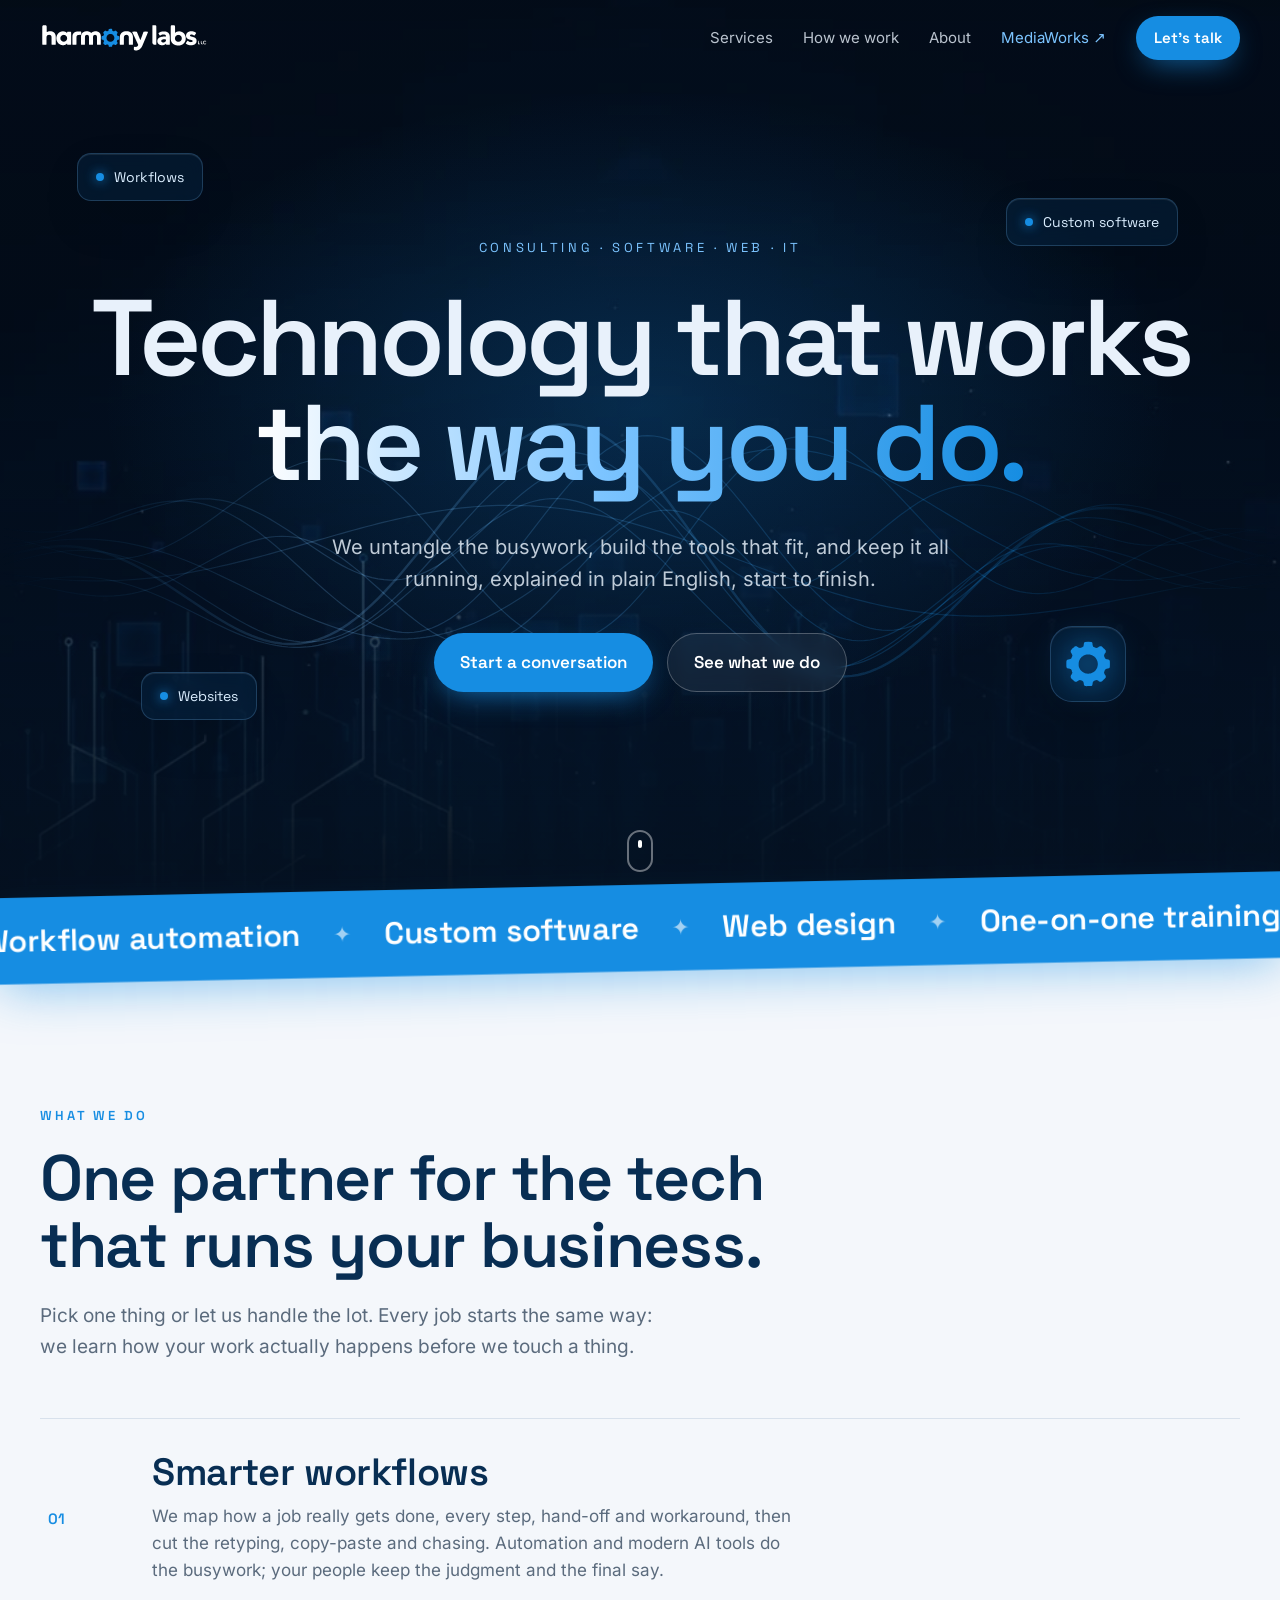
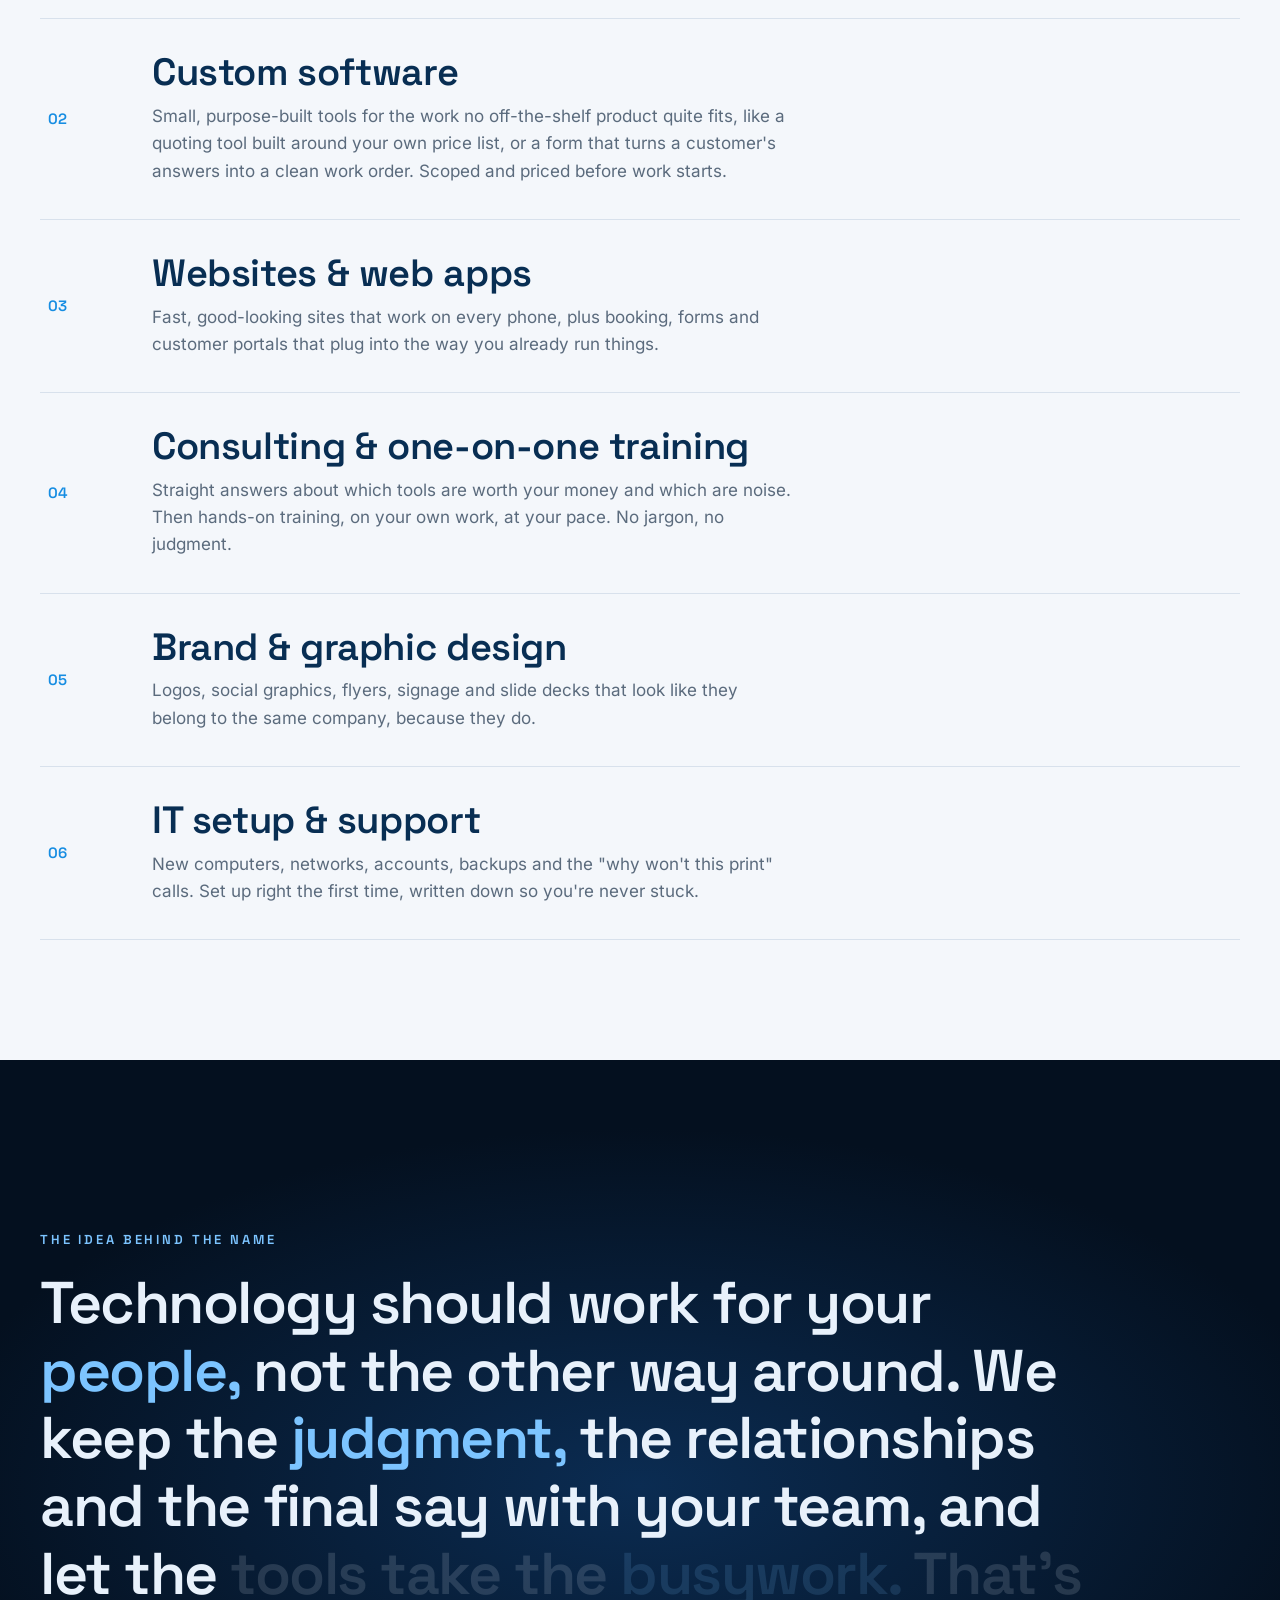
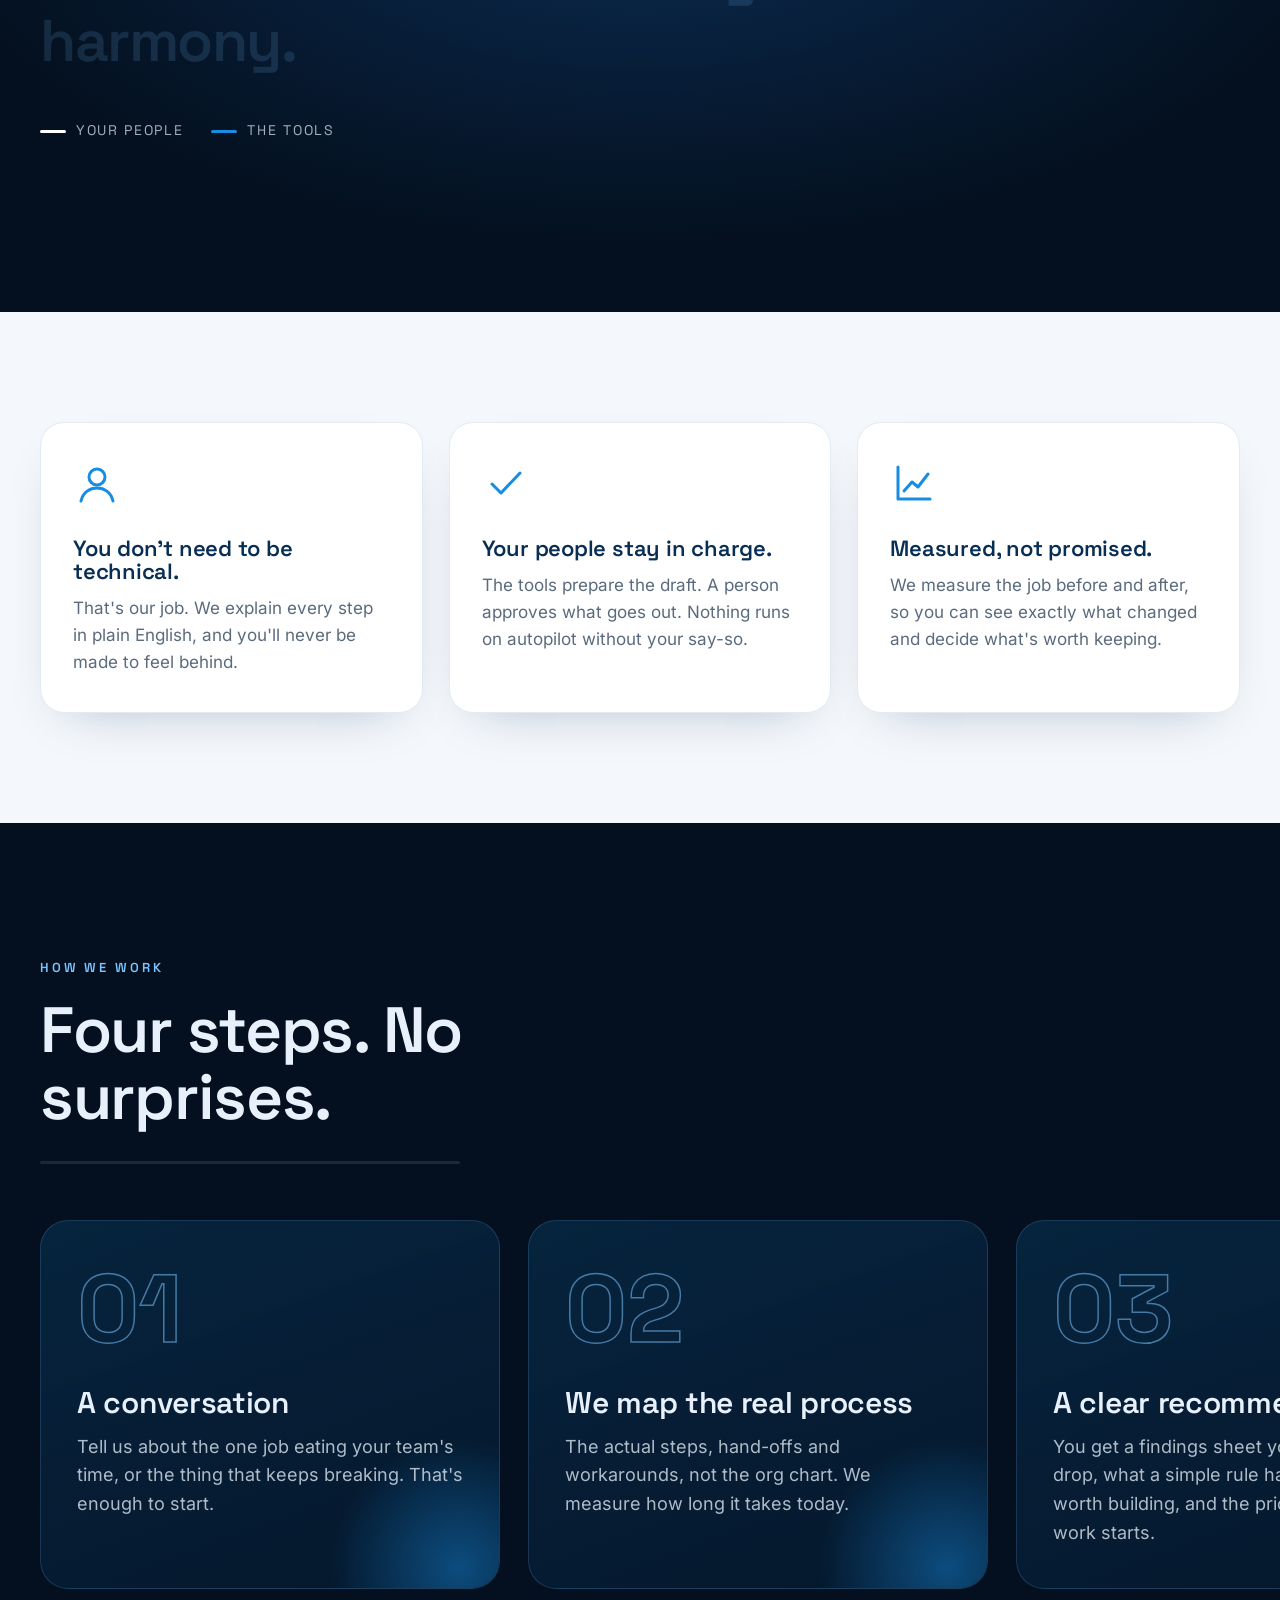
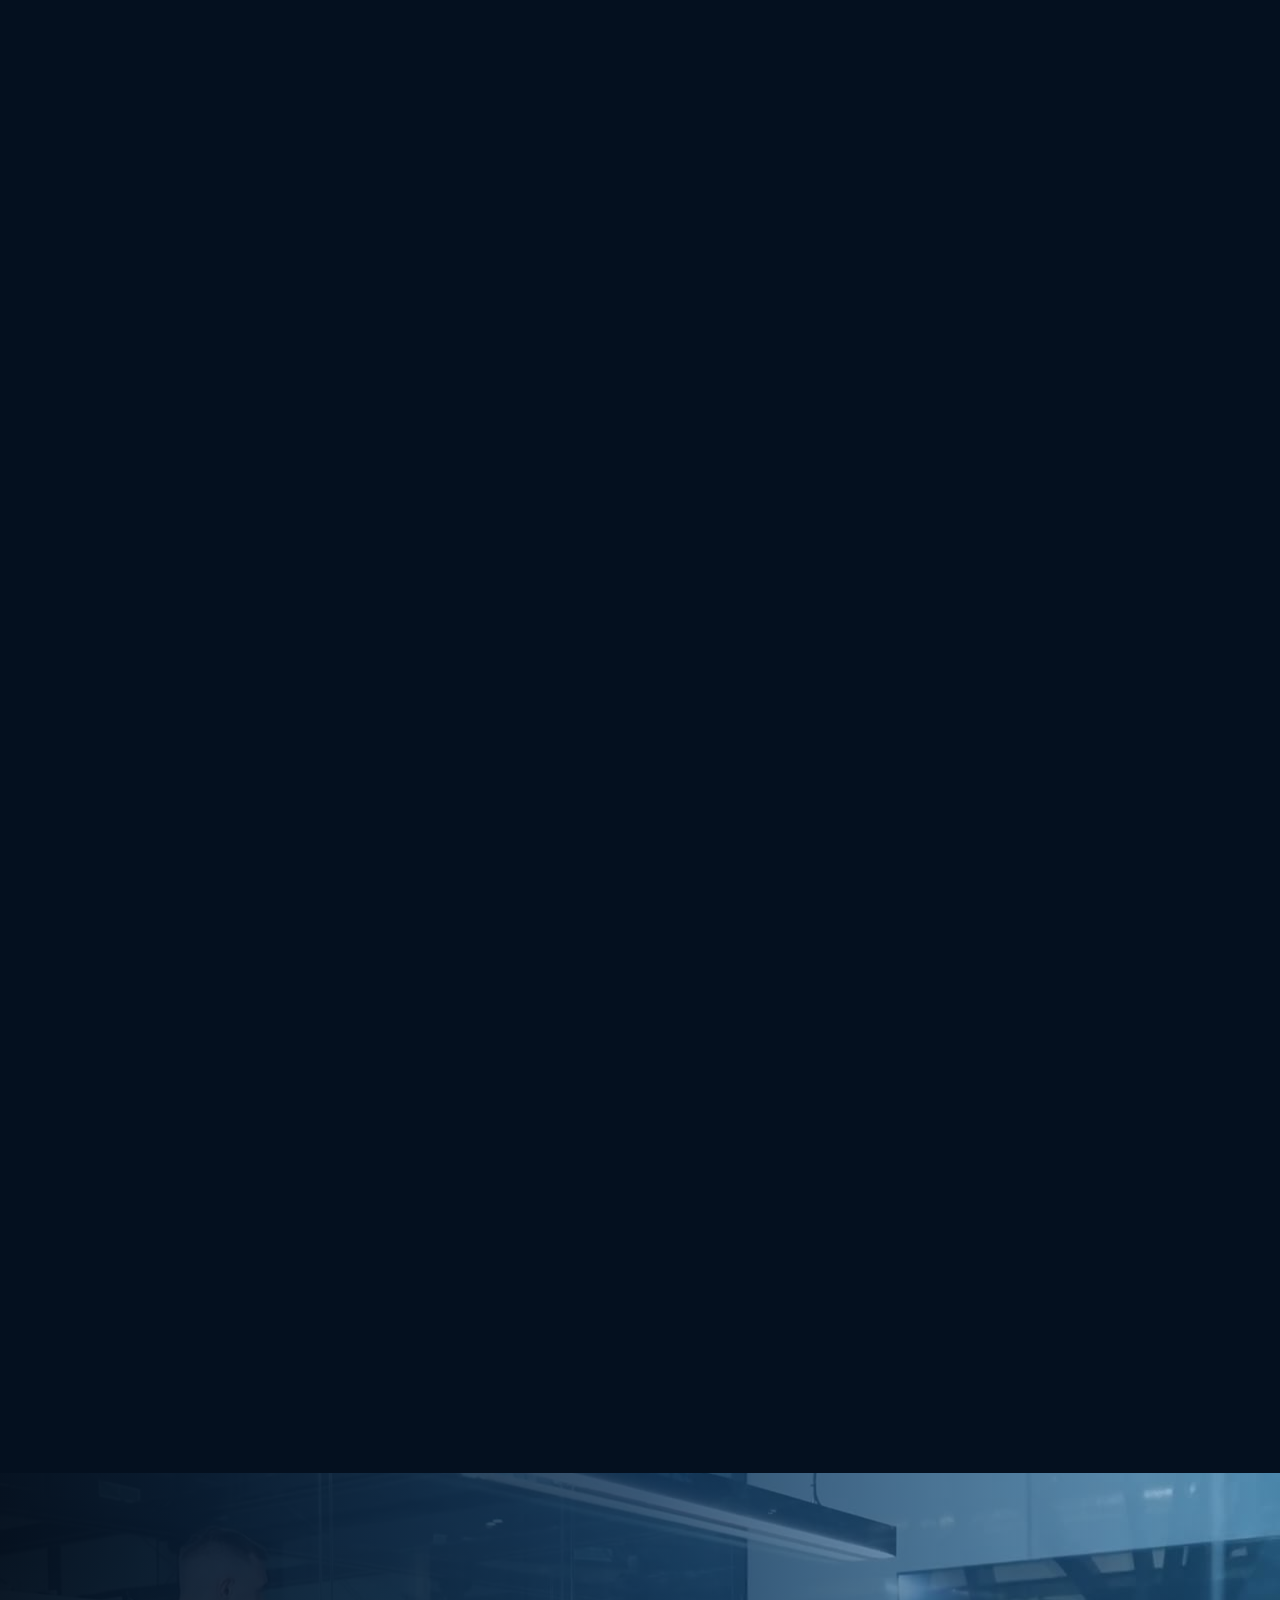
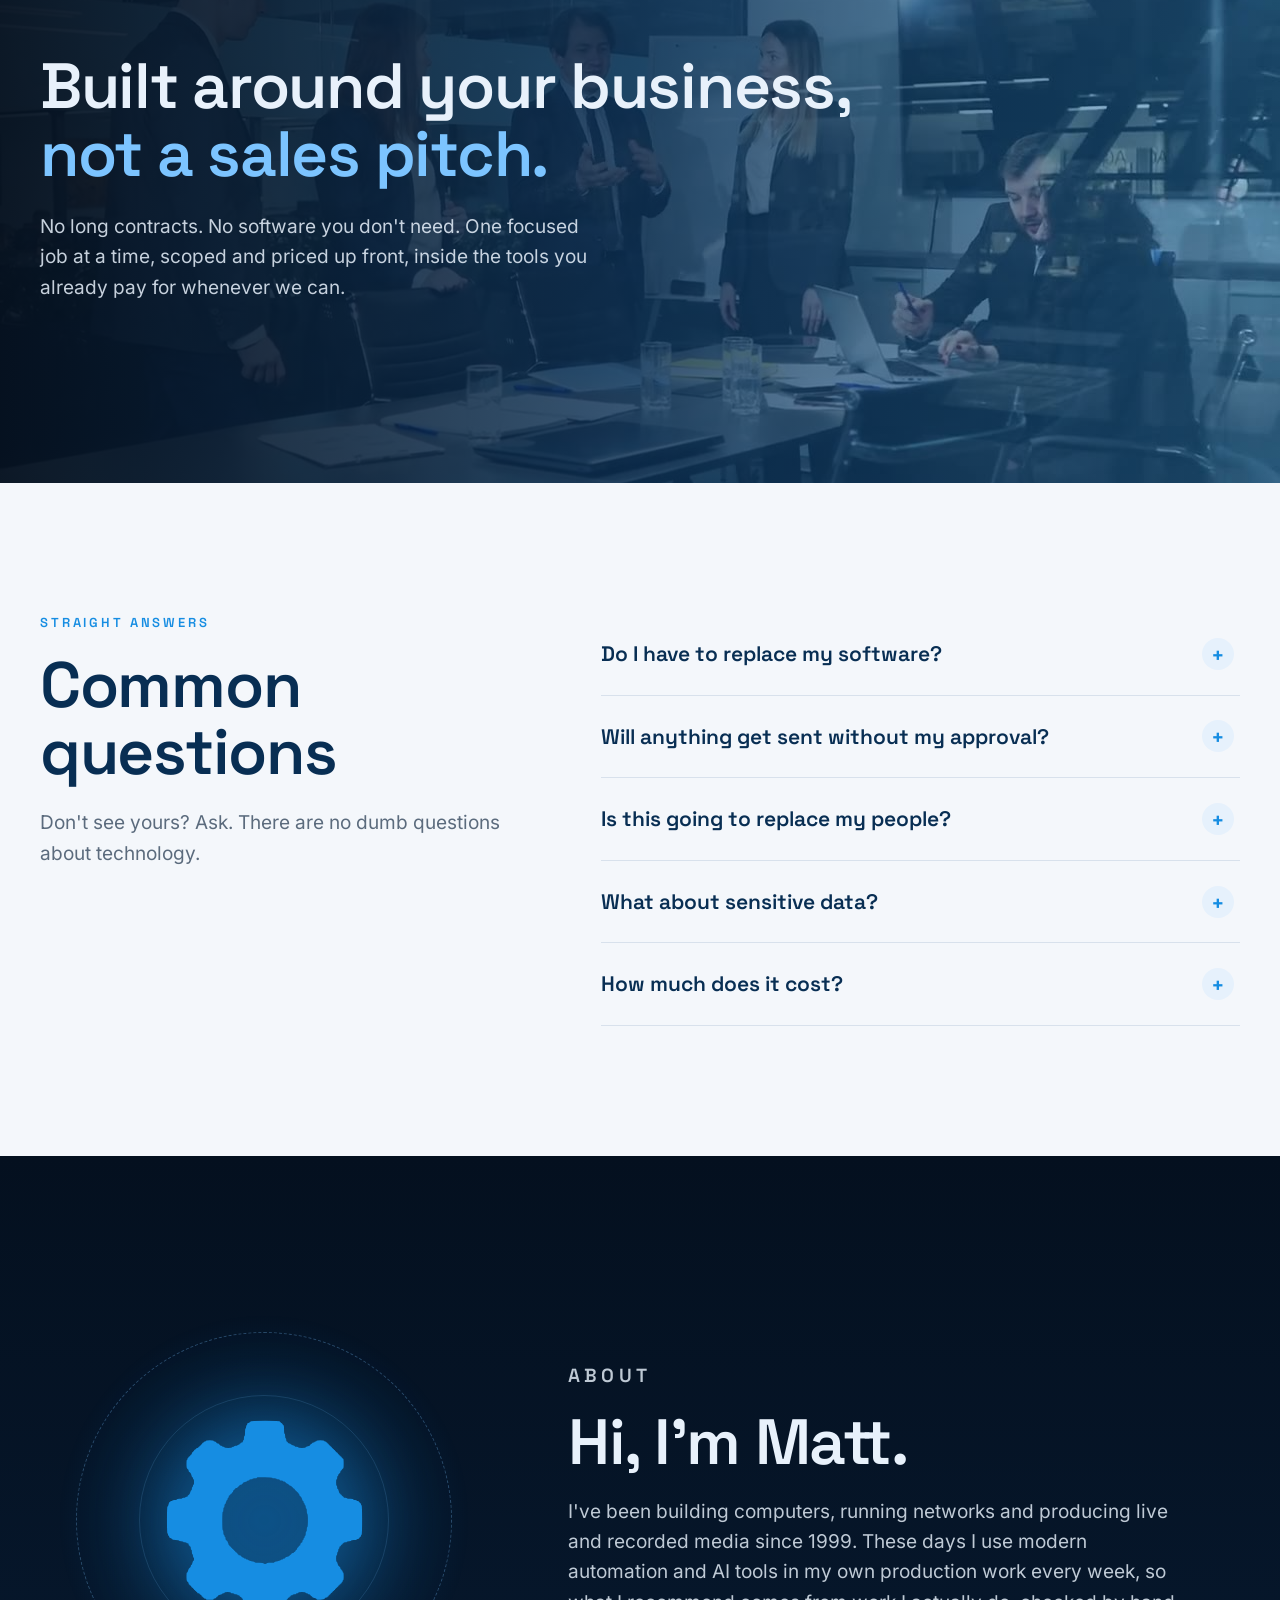
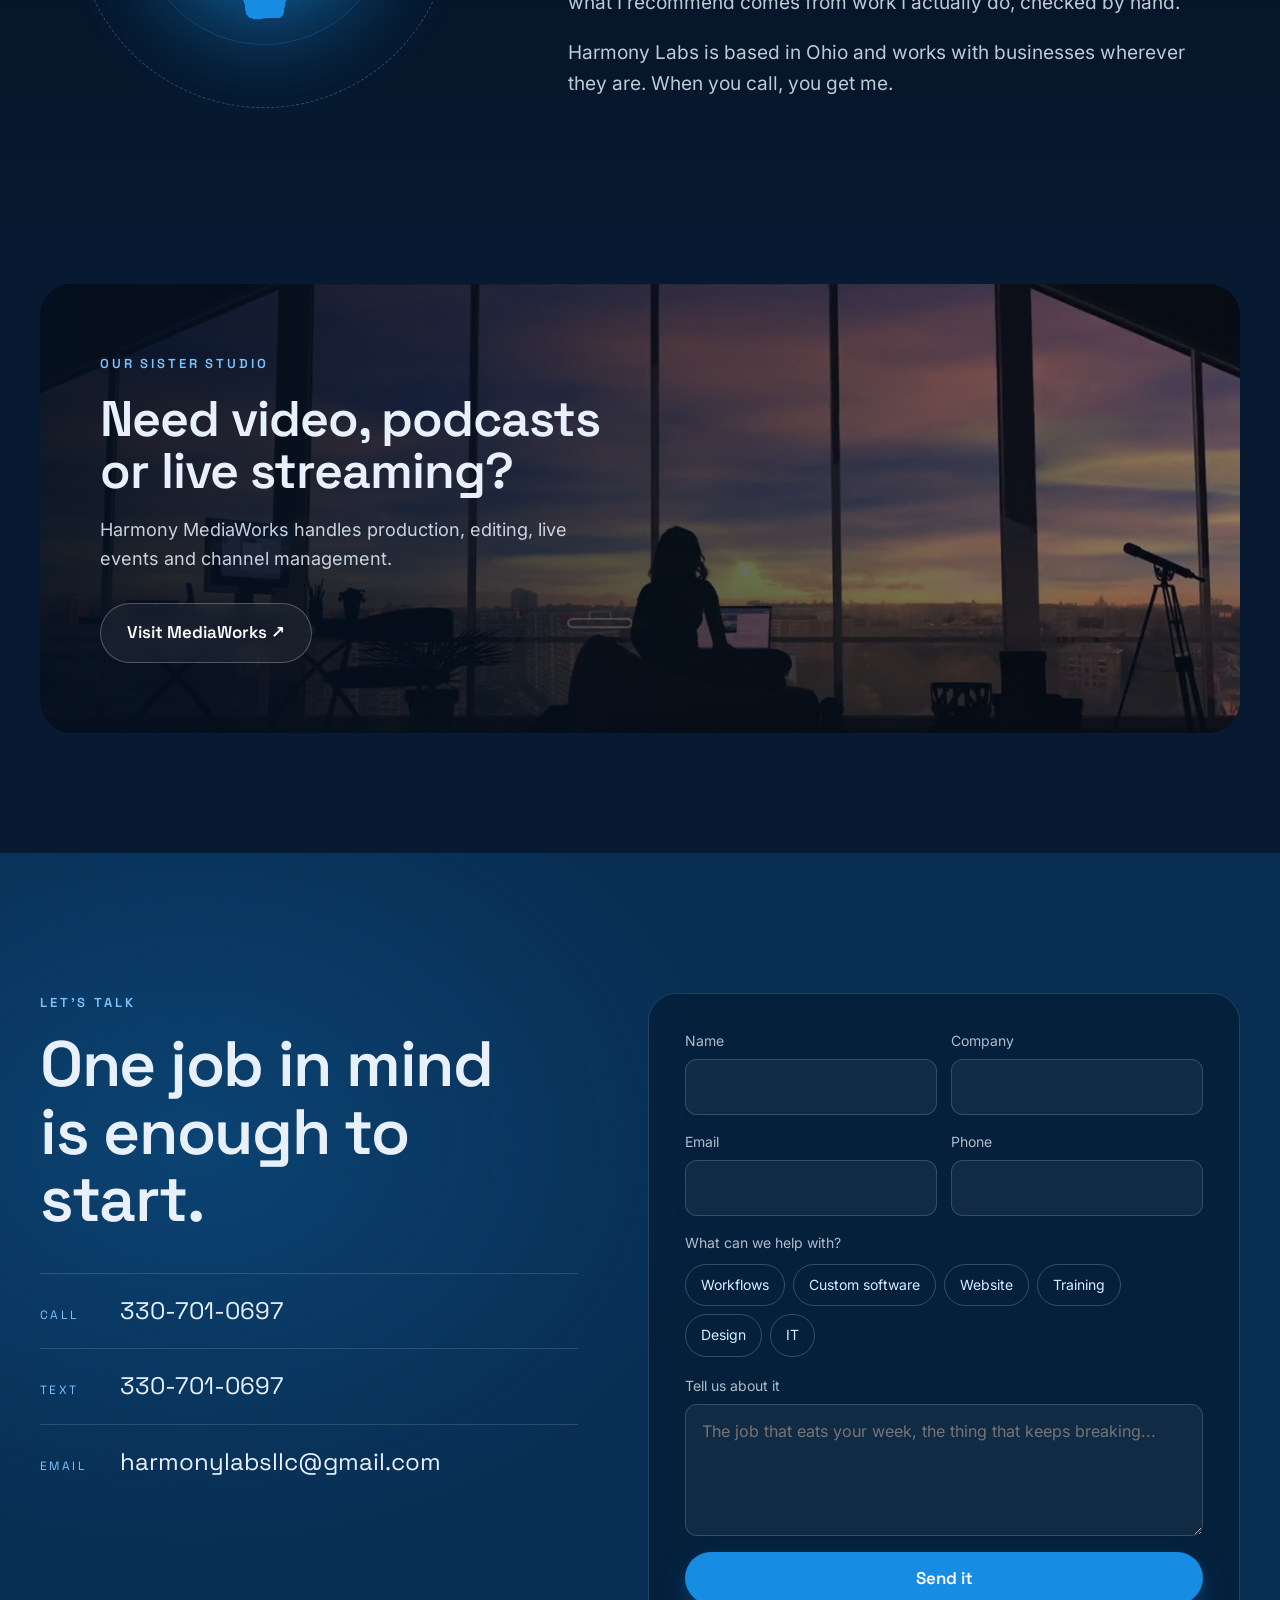
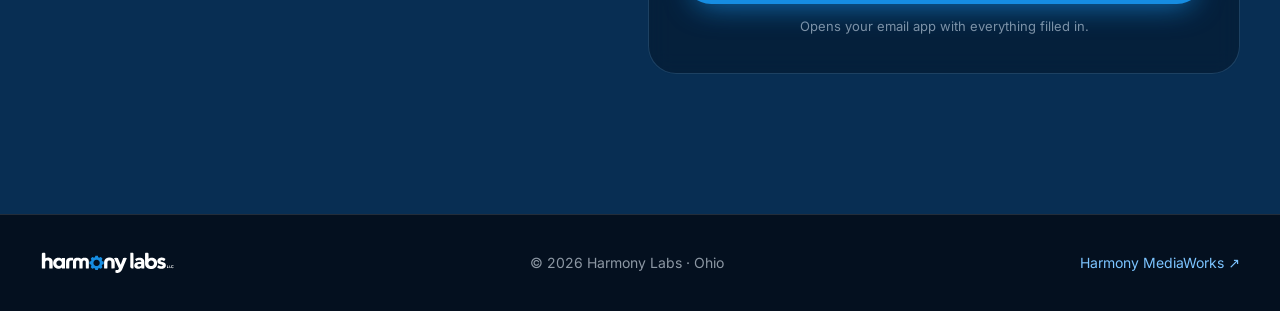
==== labs/index.html @ 29fdf2cc "Add Harmony Labs and Harmony MediaWorks website designs Two preview sites (noindex) with video loops" ====
<!DOCTYPE html>
<html lang="en">
<head>
<meta charset="utf-8">
<meta name="viewport" content="width=device-width, initial-scale=1">
<title>Harmony Labs | Technology that works the way you do</title>
<meta name="description" content="Harmony Labs builds smarter workflows, custom software, websites and IT for businesses, and explains it all in plain English.">
<meta name="robots" content="noindex">
<meta name="theme-color" content="#04101f">
<link rel="icon" href="img/gear.svg" type="image/svg+xml">
<link rel="preload" href="fonts/space-grotesk.woff2" as="font" type="font/woff2" crossorigin>
<link rel="stylesheet" href="styles.css">
</head>
<body>
<a class="skip" href="#main">Skip to content</a>

<header class="nav" id="nav">
  <div class="wrap nav-in">
    <a class="brand" href="#top" aria-label="Harmony Labs, back to top">
      <img src="img/logo-white-blue.svg" alt="Harmony Labs" width="190" height="34">
    </a>
    <nav aria-label="Main">
      <ul class="links" id="links">
        <li><a href="#services">Services</a></li>
        <li><a href="#approach">How we work</a></li>
        <li><a href="#about">About</a></li>
        <li><a href="../mediaworks/" class="sister">MediaWorks <span aria-hidden="true">↗</span></a></li>
        <li><a href="#contact" class="btn btn-sm">Let's talk</a></li>
      </ul>
    </nav>
    <button class="menu" id="menu" aria-expanded="false" aria-controls="links" aria-label="Open menu"><span></span><span></span></button>
  </div>
</header>

<main id="main">

  <!-- HERO -->
  <section class="hero" id="top">
    <video class="hero-video" autoplay muted loop playsinline preload="auto" poster="media/hero.jpg" aria-hidden="true">
      <source src="media/hero.mp4" type="video/mp4">
    </video>
    <div class="hero-shade" aria-hidden="true"></div>
    <canvas class="waves" id="waves" aria-hidden="true"></canvas>

    <div class="wrap hero-in">
      <p class="eyebrow reveal">Consulting · Software · Web · IT</p>
      <h1 class="hero-h reveal">
        Technology that works
        <span class="rot" aria-live="polite"><span class="rot-word" id="rot">the way you do.</span></span>
      </h1>
      <p class="hero-sub reveal">We untangle the busywork, build the tools that fit, and keep it all running, explained in plain English, start to finish.</p>
      <div class="hero-cta reveal">
        <a href="#contact" class="btn">Start a conversation</a>
        <a href="#services" class="btn btn-ghost">See what we do</a>
      </div>
    </div>

    <div class="hero-chips" aria-hidden="true">
      <div class="chip c1"><i></i>Workflows</div>
      <div class="chip c2"><i></i>Custom software</div>
      <div class="chip c3"><i></i>Websites</div>
      <div class="chip c4"><img src="img/gear.svg" alt=""></div>
    </div>

    <a href="#services" class="scroll-cue" aria-label="Scroll to services"><span></span></a>
  </section>

  <!-- MARQUEE -->
  <div class="marquee" aria-hidden="true">
    <div class="marquee-track">
      <span>Workflow automation</span><b>✦</b><span>Custom software</span><b>✦</b><span>Web design</span><b>✦</b><span>One-on-one training</span><b>✦</b><span>Brand &amp; graphic design</span><b>✦</b><span>IT setup &amp; support</span><b>✦</b><span>Consulting</span><b>✦</b>
      <span>Workflow automation</span><b>✦</b><span>Custom software</span><b>✦</b><span>Web design</span><b>✦</b><span>One-on-one training</span><b>✦</b><span>Brand &amp; graphic design</span><b>✦</b><span>IT setup &amp; support</span><b>✦</b><span>Consulting</span><b>✦</b>
    </div>
  </div>

  <!-- SERVICES -->
  <section class="services light" id="services">
    <div class="wrap">
      <div class="sec-head">
        <p class="kicker reveal">What we do</p>
        <h2 class="reveal">One partner for the tech<br>that runs your business.</h2>
        <p class="lead reveal">Pick one thing or let us handle the lot. Every job starts the same way: we learn how your work actually happens before we touch a thing.</p>
      </div>

      <ol class="svc-list" id="svc">
        <li class="svc reveal" data-video="media/laptop.mp4">
          <span class="svc-n">01</span>
          <div class="svc-body">
            <h3>Smarter workflows</h3>
            <p>We map how a job really gets done, every step, hand-off and workaround, then cut the retyping, copy-paste and chasing. Automation and modern AI tools do the busywork; your people keep the judgment and the final say.</p>
          </div>
          <video class="svc-thumb" muted loop playsinline preload="none" poster="media/laptop.jpg" aria-hidden="true"><source src="media/laptop.mp4" type="video/mp4"></video>
          <span class="svc-arrow" aria-hidden="true">→</span>
        </li>
        <li class="svc reveal" data-video="media/office.mp4">
          <span class="svc-n">02</span>
          <div class="svc-body">
            <h3>Custom software</h3>
            <p>Small, purpose-built tools for the work no off-the-shelf product quite fits, like a quoting tool built around your own price list, or a form that turns a customer's answers into a clean work order. Scoped and priced before work starts.</p>
          </div>
          <video class="svc-thumb" muted loop playsinline preload="none" poster="media/office.jpg" aria-hidden="true"><source src="media/office.mp4" type="video/mp4"></video>
          <span class="svc-arrow" aria-hidden="true">→</span>
        </li>
        <li class="svc reveal" data-video="media/phone.mp4">
          <span class="svc-n">03</span>
          <div class="svc-body">
            <h3>Websites &amp; web apps</h3>
            <p>Fast, good-looking sites that work on every phone, plus booking, forms and customer portals that plug into the way you already run things.</p>
          </div>
          <video class="svc-thumb" muted loop playsinline preload="none" poster="media/phone.jpg" aria-hidden="true"><source src="media/phone.mp4" type="video/mp4"></video>
          <span class="svc-arrow" aria-hidden="true">→</span>
        </li>
        <li class="svc reveal" data-video="media/team.mp4">
          <span class="svc-n">04</span>
          <div class="svc-body">
            <h3>Consulting &amp; one-on-one training</h3>
            <p>Straight answers about which tools are worth your money and which are noise. Then hands-on training, on your own work, at your pace. No jargon, no judgment.</p>
          </div>
          <video class="svc-thumb" muted loop playsinline preload="none" poster="media/team.jpg" aria-hidden="true"><source src="media/team.mp4" type="video/mp4"></video>
          <span class="svc-arrow" aria-hidden="true">→</span>
        </li>
        <li class="svc reveal" data-video="media/hero.mp4">
          <span class="svc-n">05</span>
          <div class="svc-body">
            <h3>Brand &amp; graphic design</h3>
            <p>Logos, social graphics, flyers, signage and slide decks that look like they belong to the same company, because they do.</p>
          </div>
          <video class="svc-thumb" muted loop playsinline preload="none" poster="media/hero.jpg" aria-hidden="true"><source src="media/hero.mp4" type="video/mp4"></video>
          <span class="svc-arrow" aria-hidden="true">→</span>
        </li>
        <li class="svc reveal" data-video="media/office.mp4">
          <span class="svc-n">06</span>
          <div class="svc-body">
            <h3>IT setup &amp; support</h3>
            <p>New computers, networks, accounts, backups and the "why won't this print" calls. Set up right the first time, written down so you're never stuck.</p>
          </div>
          <video class="svc-thumb" muted loop playsinline preload="none" poster="media/office.jpg" aria-hidden="true"><source src="media/office.mp4" type="video/mp4"></video>
          <span class="svc-arrow" aria-hidden="true">→</span>
        </li>
      </ol>
    </div>
    <div class="peek" id="peek" aria-hidden="true"><video muted loop playsinline preload="none"></video></div>
  </section>

  <!-- HARMONY STATEMENT -->
  <section class="statement" id="statement">
    <canvas class="duo" id="duo" aria-hidden="true"></canvas>
    <div class="wrap">
      <p class="kicker kicker-light reveal">The idea behind the name</p>
      <p class="say" id="say">Technology should work for your people, not the other way around. We keep the judgment, the relationships and the final say with your team, and let the tools take the busywork. That's harmony.</p>
      <div class="duo-legend" aria-hidden="true"><span class="lg-people">Your people</span><span class="lg-tech">The tools</span></div>
    </div>
  </section>

  <!-- PROMISES -->
  <section class="promises light">
    <div class="wrap grid3">
      <div class="promise reveal">
        <svg viewBox="0 0 48 48" aria-hidden="true"><circle cx="24" cy="18" r="8"/><path d="M8 42c2-9 9-13 16-13s14 4 16 13"/></svg>
        <h3>You don't need to be technical.</h3>
        <p>That's our job. We explain every step in plain English, and you'll never be made to feel behind.</p>
      </div>
      <div class="promise reveal">
        <svg viewBox="0 0 48 48" aria-hidden="true"><path d="M10 25l9 9 19-20"/></svg>
        <h3>Your people stay in charge.</h3>
        <p>The tools prepare the draft. A person approves what goes out. Nothing runs on autopilot without your say-so.</p>
      </div>
      <div class="promise reveal">
        <svg viewBox="0 0 48 48" aria-hidden="true"><path d="M8 40V8M8 40h32"/><path d="M14 32l8-9 6 5 10-13"/></svg>
        <h3>Measured, not promised.</h3>
        <p>We measure the job before and after, so you can see exactly what changed and decide what's worth keeping.</p>
      </div>
    </div>
  </section>

  <!-- APPROACH: horizontal scroll -->
  <section class="approach" id="approach">
    <div class="hs" id="hs">
      <div class="hs-sticky">
        <div class="hs-head wrap">
          <p class="kicker kicker-light">How we work</p>
          <h2>Four steps. No surprises.</h2>
          <div class="hs-bar" aria-hidden="true"><span id="hsbar"></span></div>
        </div>
        <div class="hs-track" id="hstrack">
          <article class="step">
            <span class="step-n">01</span>
            <h3>A conversation</h3>
            <p>Tell us about the one job eating your team's time, or the thing that keeps breaking. That's enough to start.</p>
          </article>
          <article class="step">
            <span class="step-n">02</span>
            <h3>We map the real process</h3>
            <p>The actual steps, hand-offs and workarounds, not the org chart. We measure how long it takes today.</p>
          </article>
          <article class="step">
            <span class="step-n">03</span>
            <h3>A clear recommendation</h3>
            <p>You get a findings sheet you keep: what to drop, what a simple rule handles, what's worth building, and the price, before any work starts.</p>
          </article>
          <article class="step">
            <span class="step-n">04</span>
            <h3>Build, train, measure</h3>
            <p>We build only what earns its place, train your team until it's routine, then measure again so you see the difference.</p>
          </article>
        </div>
      </div>
    </div>
  </section>

  <!-- VIDEO BAND -->
  <section class="band">
    <video class="band-video" muted loop playsinline preload="none" poster="media/team.jpg" aria-hidden="true" data-lazy>
      <source src="media/team.mp4" type="video/mp4">
    </video>
    <div class="band-shade" aria-hidden="true"></div>
    <div class="wrap band-in">
      <h2 class="reveal">Built around your business,<br><em>not a sales pitch.</em></h2>
      <p class="reveal">No long contracts. No software you don't need. One focused job at a time, scoped and priced up front, inside the tools you already pay for whenever we can.</p>
    </div>
  </section>

  <!-- FAQ -->
  <section class="faq light" id="faq">
    <div class="wrap faq-grid">
      <div>
        <p class="kicker reveal">Straight answers</p>
        <h2 class="reveal">Common questions</h2>
        <p class="lead reveal">Don't see yours? Ask. There are no dumb questions about technology.</p>
      </div>
      <div class="qs">
        <details class="reveal"><summary>Do I have to replace my software?</summary><p>No. We start with the tools you already pay for. New software only when it clearly earns its place.</p></details>
        <details class="reveal"><summary>Will anything get sent without my approval?</summary><p>Not in the workflows we build. The tools prepare the draft; a person decides what goes out. Any deeper automation happens only with your say-so, tested first.</p></details>
        <details class="reveal"><summary>Is this going to replace my people?</summary><p>No. The point is to take the retyping, searching and copy-paste off their plate so they can do the work only people can do.</p></details>
        <details class="reveal"><summary>What about sensitive data?</summary><p>We agree up front what data goes where. Anything sensitive gets its own handling plan before work starts.</p></details>
        <details class="reveal"><summary>How much does it cost?</summary><p>Every job is scoped and priced before work starts, so there are no surprise invoices. The first conversation is just a conversation.</p></details>
      </div>
    </div>
  </section>

  <!-- ABOUT -->
  <section class="about" id="about">
    <div class="wrap about-grid">
      <div class="about-mark reveal" aria-hidden="true">
        <img src="img/gear.svg" alt="" class="spin">
      </div>
      <div>
        <p class="kicker kicker-light reveal">About</p>
        <h2 class="reveal">Hi, I'm Matt.</h2>
        <p class="reveal">I've been building computers, running networks and producing live and recorded media since 1999. These days I use modern automation and AI tools in my own production work every week, so what I recommend comes from work I actually do, checked by hand.</p>
        <p class="reveal">Harmony Labs is based in Ohio and works with businesses wherever they are. When you call, you get me.</p>
      </div>
    </div>
  </section>

  <!-- SISTER BRAND -->
  <section class="sister-sec">
    <a class="sister-card wrap" href="../mediaworks/">
      <video muted loop playsinline preload="none" poster="../mediaworks/media/stream.jpg" aria-hidden="true" data-lazy><source src="../mediaworks/media/stream.mp4" type="video/mp4"></video>
      <div class="sister-shade" aria-hidden="true"></div>
      <div class="sister-in">
        <p class="kicker kicker-light">Our sister studio</p>
        <h2>Need video, podcasts or live streaming?</h2>
        <p>Harmony MediaWorks handles production, editing, live events and channel management.</p>
        <span class="btn btn-ghost">Visit MediaWorks ↗</span>
      </div>
    </a>
  </section>

  <!-- CONTACT -->
  <section class="contact" id="contact">
    <div class="wrap contact-grid">
      <div>
        <p class="kicker kicker-light reveal">Let's talk</p>
        <h2 class="reveal">One job in mind<br>is enough to start.</h2>
        <ul class="direct reveal">
          <li><a href="tel:+13307010697"><span>Call</span>330-701-0697</a></li>
          <li><a href="sms:+13307010697"><span>Text</span>330-701-0697</a></li>
          <li><a href="mailto:harmonylabsllc@gmail.com"><span>Email</span>harmonylabsllc@gmail.com</a></li>
        </ul>
      </div>
      <form class="form reveal" id="form" novalidate>
        <div class="row2">
          <label>Name<input name="name" autocomplete="name" required></label>
          <label>Company<input name="company" autocomplete="organization"></label>
        </div>
        <div class="row2">
          <label>Email<input name="email" type="email" autocomplete="email"></label>
          <label>Phone<input name="phone" type="tel" autocomplete="tel"></label>
        </div>
        <fieldset>
          <legend>What can we help with?</legend>
          <div class="pills">
            <label><input type="checkbox" name="need" value="Workflows"><span>Workflows</span></label>
            <label><input type="checkbox" name="need" value="Custom software"><span>Custom software</span></label>
            <label><input type="checkbox" name="need" value="Website"><span>Website</span></label>
            <label><input type="checkbox" name="need" value="Training"><span>Training</span></label>
            <label><input type="checkbox" name="need" value="Design"><span>Design</span></label>
            <label><input type="checkbox" name="need" value="IT"><span>IT</span></label>
          </div>
        </fieldset>
        <label>Tell us about it<textarea name="msg" rows="4" placeholder="The job that eats your week, the thing that keeps breaking..."></textarea></label>
        <p class="err" id="err" role="alert"></p>
        <button class="btn btn-wide" type="submit">Send it</button>
        <p class="fine">Opens your email app with everything filled in.</p>
      </form>
    </div>
  </section>
</main>

<footer class="foot">
  <div class="wrap foot-in">
    <img src="img/logo-white-blue.svg" alt="Harmony Labs" width="150" height="27">
    <p>© <span id="yr">2026</span> Harmony Labs · Ohio</p>
    <a href="../mediaworks/">Harmony MediaWorks ↗</a>
  </div>
</footer>

<script src="script.js"></script>
</body>
</html>
---- labs/styles.css ----
@font-face { font-family: "Space Grotesk"; src: url("fonts/space-grotesk.woff2") format("woff2"); font-weight: 300 700; font-display: swap; }
@font-face { font-family: "Inter"; src: url("fonts/inter.woff2") format("woff2"); font-weight: 100 900; font-display: swap; }

:root {
  --navy: #082E53;
  --azure: #168DE2;
  --ink: #04101f;
  --ink2: #071a31;
  --sky: #7cc4ff;
  --paper: #f4f7fb;
  --text: #0d1b2a;
  --muted: #5b6b7d;
  --line: rgba(255,255,255,.12);
  --head: "Space Grotesk", system-ui, sans-serif;
  --body: "Inter", system-ui, -apple-system, "Segoe UI", Roboto, sans-serif;
  --ease: cubic-bezier(.2,.7,.2,1);
}

* { box-sizing: border-box; }
html { scroll-behavior: smooth; -webkit-text-size-adjust: 100%; overflow-x: clip; }
body { margin: 0; font-family: var(--body); color: #e8f1fb; background: var(--ink); line-height: 1.6; font-size: 17px; -webkit-font-smoothing: antialiased; overflow-x: clip; }
img, video, canvas { display: block; max-width: 100%; }
a { color: inherit; }
h1, h2, h3 { font-family: var(--head); font-weight: 600; letter-spacing: -.02em; line-height: 1.05; margin: 0; }
h2 { font-size: clamp(34px, 5vw, 64px); }
h3 { font-size: 22px; letter-spacing: -.01em; }
p { margin: 0; }
.wrap { width: min(1200px, 100% - 48px); margin-inline: auto; }
.skip { position: absolute; left: -999px; top: 8px; background: #fff; color: var(--navy); padding: 10px 14px; border-radius: 8px; z-index: 100; }
.skip:focus { left: 8px; }
:focus-visible { outline: 3px solid var(--sky); outline-offset: 3px; border-radius: 6px; }

/* Buttons */
.btn { display: inline-flex; align-items: center; justify-content: center; gap: 8px; padding: 15px 26px; border-radius: 999px; background: var(--azure); color: #fff; font-family: var(--head); font-weight: 600; font-size: 17px; text-decoration: none; border: 0; cursor: pointer; position: relative; overflow: hidden; transition: transform .3s var(--ease), box-shadow .3s var(--ease); box-shadow: 0 10px 30px -10px rgba(22,141,226,.8); }
.btn::after { content: ""; position: absolute; inset: 0; background: linear-gradient(110deg, transparent 30%, rgba(255,255,255,.35) 50%, transparent 70%); transform: translateX(-120%); transition: transform .7s var(--ease); }
.btn:hover { transform: translateY(-2px); box-shadow: 0 16px 40px -10px rgba(22,141,226,.9); }
.btn:hover::after { transform: translateX(120%); }
.btn-ghost { background: rgba(255,255,255,.06); border: 1px solid rgba(255,255,255,.25); box-shadow: none; backdrop-filter: blur(8px); }
.btn-ghost:hover { background: rgba(255,255,255,.12); box-shadow: none; }
.btn-sm { padding: 10px 18px; font-size: 15px; }
.btn-wide { width: 100%; }

/* Nav */
.nav { position: fixed; inset: 0 0 auto; z-index: 50; transition: background .4s, backdrop-filter .4s, border-color .4s; border-bottom: 1px solid transparent; }
.nav.solid { background: rgba(4,16,31,.72); backdrop-filter: blur(14px) saturate(1.4); border-color: var(--line); }
.nav-in { display: flex; align-items: center; justify-content: space-between; height: 76px; }
.brand img { height: 30px; width: auto; }
.links { display: flex; align-items: center; gap: 30px; list-style: none; margin: 0; padding: 0; }
.links a:not(.btn) { text-decoration: none; font-size: 15px; color: rgba(232,241,251,.8); transition: color .2s; position: relative; }
.links a:not(.btn)::after { content: ""; position: absolute; left: 0; right: 0; bottom: -6px; height: 2px; background: var(--azure); transform: scaleX(0); transform-origin: left; transition: transform .3s var(--ease); }
.links a:not(.btn):hover { color: #fff; }
.links a:not(.btn):hover::after { transform: scaleX(1); }
.sister { color: var(--sky) !important; }
.menu { display: none; background: none; border: 0; width: 44px; height: 44px; cursor: pointer; position: relative; }
.menu span { position: absolute; left: 10px; right: 10px; height: 2px; background: #fff; transition: transform .3s var(--ease), top .3s; }
.menu span:first-child { top: 17px; } .menu span:last-child { top: 25px; }
.menu[aria-expanded="true"] span:first-child { top: 21px; transform: rotate(45deg); }
.menu[aria-expanded="true"] span:last-child { top: 21px; transform: rotate(-45deg); }

/* Hero */
.hero { position: relative; min-height: 100svh; display: grid; place-items: center; overflow: hidden; isolation: isolate; padding: 120px 0 90px; }
.hero-video { position: absolute; inset: 0; width: 100%; height: 100%; object-fit: cover; z-index: -3; transform: scale(1.08); }
.hero-shade { position: absolute; inset: 0; z-index: -2; background:
  radial-gradient(60% 50% at 50% 45%, rgba(22,141,226,.22), transparent 70%),
  linear-gradient(180deg, rgba(4,16,31,.65) 0%, rgba(4,16,31,.55) 40%, rgba(4,16,31,.92) 88%, var(--ink) 100%); }
.waves { position: absolute; inset: 0; width: 100%; height: 100%; z-index: -1; }
.hero-in { text-align: center; position: relative; }
.eyebrow { font-family: var(--head); text-transform: uppercase; letter-spacing: .28em; font-size: 13px; color: var(--sky); margin-bottom: 26px; }
.hero-h { font-size: clamp(44px, 8.4vw, 116px); font-weight: 600; letter-spacing: -.04em; line-height: .98; }
.rot { display: block; white-space: nowrap; height: 1.05em; overflow: hidden; position: relative; }
.rot-word { display: inline-block; background: linear-gradient(90deg, #fff 0%, var(--sky) 45%, var(--azure) 100%); -webkit-background-clip: text; background-clip: text; color: transparent; transition: transform .6s var(--ease), opacity .6s var(--ease); padding-bottom: .06em; }
.rot-word.out { transform: translateY(-100%); opacity: 0; }
.rot-word.in { transform: translateY(100%); opacity: 0; transition: none; }
.hero-sub { max-width: 640px; margin: 28px auto 0; font-size: clamp(17px, 1.6vw, 20px); color: rgba(232,241,251,.82); }
.hero-cta { display: flex; gap: 14px; justify-content: center; flex-wrap: wrap; margin-top: 38px; }

.hero-chips { position: absolute; inset: 0; pointer-events: none; z-index: 0; }
.chip { position: absolute; display: flex; align-items: center; gap: 10px; padding: 12px 18px; border-radius: 14px; background: rgba(8,46,83,.35); border: 1px solid rgba(124,196,255,.22); backdrop-filter: blur(10px); font-family: var(--head); font-size: 14px; color: #dbeeff; box-shadow: 0 20px 50px -20px rgba(0,0,0,.6), inset 0 1px 0 rgba(255,255,255,.08); animation: float 9s ease-in-out infinite; }
.chip i { width: 8px; height: 8px; border-radius: 50%; background: var(--azure); box-shadow: 0 0 12px var(--azure); }
.chip img { width: 46px; height: 46px; filter: drop-shadow(0 0 16px rgba(22,141,226,.7)); animation: spin 22s linear infinite; }
.c1 { left: 6%; top: 17%; }
.c2 { right: 8%; top: 22%; animation-delay: -3s; }
.c3 { left: 11%; bottom: 20%; animation-delay: -5s; }
.c4 { right: 12%; bottom: 22%; padding: 14px; border-radius: 22px; animation-delay: -1.5s; }
@keyframes float { 0%,100% { transform: translateY(0); } 50% { transform: translateY(-16px); } }
@keyframes spin { to { transform: rotate(360deg); } }
.scroll-cue { position: absolute; bottom: 28px; left: 50%; translate: -50% 0; width: 26px; height: 42px; border: 2px solid rgba(255,255,255,.4); border-radius: 14px; }
.scroll-cue span { position: absolute; left: 50%; top: 8px; width: 4px; height: 8px; margin-left: -2px; border-radius: 2px; background: #fff; animation: cue 1.8s var(--ease) infinite; }
@keyframes cue { 0% { opacity: 0; transform: translateY(0); } 30% { opacity: 1; } 100% { opacity: 0; transform: translateY(14px); } }

/* Marquee */
.marquee { background: var(--azure); color: #fff; overflow: hidden; padding: 18px 0; transform: rotate(-1.2deg) scale(1.03); margin: -14px 0; position: relative; z-index: 2; box-shadow: 0 20px 50px -20px rgba(22,141,226,.6); }
.marquee-track { display: flex; gap: 32px; width: max-content; animation: marq 38s linear infinite; font-family: var(--head); font-size: clamp(20px, 2.4vw, 30px); font-weight: 600; white-space: nowrap; align-items: center; }
.marquee b { font-weight: 400; opacity: .6; font-size: .7em; }
@keyframes marq { to { transform: translateX(-50%); } }

/* Light sections */
.light { background: var(--paper); color: var(--text); }
.kicker { font-family: var(--head); text-transform: uppercase; letter-spacing: .22em; font-size: 13px; color: var(--azure); margin-bottom: 18px; font-weight: 600; }
.kicker-light { color: var(--sky); }
.lead { font-size: 19px; color: var(--muted); max-width: 620px; margin-top: 22px; }
.sec-head { margin-bottom: 56px; }

/* Services */
.services { padding: 150px 0 120px; position: relative; }
.services h2 { color: var(--navy); }
.svc-list { list-style: none; margin: 0; padding: 0; border-top: 1px solid #d8e1ec; }
.svc { display: grid; grid-template-columns: 80px 1fr 60px; gap: 24px; align-items: center; padding: 34px 8px; border-bottom: 1px solid #d8e1ec; position: relative; cursor: default; transition: padding .4s var(--ease); }
.svc::before { content: ""; position: absolute; inset: 0; background: linear-gradient(90deg, rgba(22,141,226,.08), transparent 70%); opacity: 0; transition: opacity .4s; }
.svc:hover::before { opacity: 1; }
.svc:hover { padding-left: 22px; }
.svc-n { font-family: var(--head); font-size: 15px; color: var(--azure); font-weight: 600; }
.svc h3 { font-size: clamp(24px, 3vw, 38px); color: var(--navy); transition: color .3s; }
.svc p { color: var(--muted); margin-top: 10px; max-width: 640px; }
.svc-arrow { font-size: 28px; color: var(--azure); transform: translateX(-10px); opacity: 0; transition: .4s var(--ease); justify-self: end; }
.svc:hover .svc-arrow { transform: none; opacity: 1; }
.svc-thumb { display: none; }
.peek { position: fixed; left: 0; top: 0; width: 340px; aspect-ratio: 16/10; border-radius: 18px; overflow: hidden; pointer-events: none; z-index: 40; opacity: 0; transform: scale(.7); transition: opacity .35s var(--ease), transform .35s var(--ease); box-shadow: 0 40px 80px -30px rgba(4,16,31,.6); }
.peek.on { opacity: 1; transform: scale(1); }
.peek video { width: 100%; height: 100%; object-fit: cover; }
.peek::after { content: ""; position: absolute; inset: 0; background: linear-gradient(160deg, rgba(22,141,226,.25), rgba(8,46,83,.35)); mix-blend-mode: multiply; }

/* Statement */
.statement { position: relative; padding: 170px 0; background: radial-gradient(80% 60% at 50% 50%, #0b2c52 0%, var(--ink) 70%); overflow: hidden; }
.duo { position: absolute; inset: 0; width: 100%; height: 100%; opacity: .9; }
.statement .wrap { position: relative; }
.say { font-family: var(--head); font-size: clamp(30px, 4.6vw, 62px); line-height: 1.15; letter-spacing: -.025em; font-weight: 600; max-width: 1050px; }
.say .w { opacity: .14; transition: opacity .25s linear; }
.say .w.lit { opacity: 1; }
.say .w.hl { color: var(--sky); }
.duo-legend { display: flex; gap: 28px; margin-top: 44px; font-family: var(--head); font-size: 14px; letter-spacing: .12em; text-transform: uppercase; color: rgba(232,241,251,.7); }
.duo-legend span::before { content: ""; display: inline-block; width: 26px; height: 3px; border-radius: 2px; vertical-align: middle; margin-right: 10px; }
.lg-people::before { background: #ffffff; }
.lg-tech::before { background: var(--azure); }

/* Promises */
.promises { padding: 110px 0; }
.grid3 { display: grid; grid-template-columns: repeat(3, 1fr); gap: 26px; }
.promise { background: #fff; border-radius: 24px; padding: 36px 32px; box-shadow: 0 20px 50px -30px rgba(8,46,83,.35); border: 1px solid #e3eaf3; transition: transform .4s var(--ease), box-shadow .4s var(--ease); }
.promise:hover { transform: translateY(-6px); box-shadow: 0 30px 60px -30px rgba(8,46,83,.45); }
.promise svg { width: 48px; height: 48px; fill: none; stroke: var(--azure); stroke-width: 3; stroke-linecap: round; stroke-linejoin: round; margin-bottom: 22px; }
.promise h3 { color: var(--navy); }
.promise p { color: var(--muted); margin-top: 12px; }

/* Approach: horizontal scroll */
.approach { background: var(--ink); }
.hs { position: relative; height: 250vh; }
.hs-sticky { position: sticky; top: 0; height: 100vh; overflow: hidden; display: flex; flex-direction: column; justify-content: center; gap: 56px; }
.hs-head h2 { max-width: 700px; }
.hs-bar { height: 3px; background: rgba(255,255,255,.1); border-radius: 2px; margin-top: 30px; max-width: 420px; overflow: hidden; }
.hs-bar span { display: block; height: 100%; width: 100%; background: var(--azure); transform-origin: left; transform: scaleX(0); }
.hs-track { display: flex; gap: 28px; padding-left: max(24px, calc((100vw - 1200px) / 2)); padding-right: 10vw; will-change: transform; }
.step { flex: 0 0 min(460px, 78vw); min-height: 340px; padding: 40px 36px; border-radius: 28px; background: linear-gradient(160deg, rgba(22,141,226,.16), rgba(8,46,83,.25)); border: 1px solid rgba(124,196,255,.18); position: relative; overflow: hidden; }
.step::after { content: ""; position: absolute; width: 260px; height: 260px; right: -90px; bottom: -110px; border-radius: 50%; background: radial-gradient(circle, rgba(22,141,226,.45), transparent 70%); }
.step-n { font-family: var(--head); font-size: 96px; font-weight: 700; line-height: 1; color: transparent; -webkit-text-stroke: 1.5px rgba(124,196,255,.55); display: block; margin-bottom: 30px; }
.step h3 { font-size: 30px; }
.step p { margin-top: 14px; color: rgba(232,241,251,.75); font-size: 18px; position: relative; z-index: 1; }

/* Band */
.band { position: relative; padding: 180px 0; overflow: hidden; isolation: isolate; }
.band-video { position: absolute; inset: 0; width: 100%; height: 100%; object-fit: cover; z-index: -2; }
.band-shade { position: absolute; inset: 0; z-index: -1; background: linear-gradient(90deg, rgba(4,16,31,.95) 0%, rgba(8,46,83,.8) 50%, rgba(22,141,226,.35) 100%); }
.band h2 em { font-style: normal; color: var(--sky); }
.band p { max-width: 560px; margin-top: 24px; font-size: 19px; color: rgba(232,241,251,.85); }

/* FAQ */
.faq { padding: 130px 0; }
.faq h2 { color: var(--navy); }
.faq-grid { display: grid; grid-template-columns: 1fr 1.3fr; gap: 70px; align-items: start; }
.qs details { border-bottom: 1px solid #d8e1ec; }
.qs summary { list-style: none; cursor: pointer; padding: 24px 44px 24px 0; font-family: var(--head); font-weight: 600; font-size: 21px; color: var(--navy); position: relative; }
.qs summary::-webkit-details-marker { display: none; }
.qs summary::after { content: "+"; position: absolute; right: 6px; top: 50%; translate: 0 -50%; width: 32px; height: 32px; border-radius: 50%; display: grid; place-items: center; background: #e6f1fc; color: var(--azure); font-size: 22px; transition: transform .3s var(--ease), background .3s; }
.qs details[open] summary::after { transform: rotate(45deg); background: var(--azure); color: #fff; }
.qs details p { padding: 0 44px 26px 0; color: var(--muted); }

/* About */
.about { padding: 140px 0; background: linear-gradient(180deg, var(--ink) 0%, var(--ink2) 100%); }
.about-grid { display: grid; grid-template-columns: .8fr 1.2fr; gap: 80px; align-items: center; }
.about-mark { aspect-ratio: 1; border-radius: 50%; display: grid; place-items: center; background: radial-gradient(circle, rgba(22,141,226,.25), transparent 65%); position: relative; }
.about-mark::before, .about-mark::after { content: ""; position: absolute; inset: 8%; border-radius: 50%; border: 1px dashed rgba(124,196,255,.3); animation: spin 60s linear infinite; }
.about-mark::after { inset: 22%; border-style: solid; border-color: rgba(124,196,255,.15); animation-direction: reverse; animation-duration: 40s; }
.about-mark img { width: 46%; filter: drop-shadow(0 0 40px rgba(22,141,226,.7)); }
.spin { animation: spin 30s linear infinite; }
.about p { margin-top: 20px; font-size: 19px; color: rgba(232,241,251,.82); max-width: 620px; }

/* Sister */
.sister-sec { padding: 0 0 120px; background: var(--ink2); }
.sister-card { display: block; position: relative; border-radius: 32px; overflow: hidden; text-decoration: none; isolation: isolate; min-height: 420px; }
.sister-card video { position: absolute; inset: 0; width: 100%; height: 100%; object-fit: cover; z-index: -2; transition: transform 1.2s var(--ease); }
.sister-card:hover video { transform: scale(1.06); }
.sister-shade { position: absolute; inset: 0; z-index: -1; background: linear-gradient(90deg, rgba(4,16,31,.92), rgba(4,16,31,.4)); }
.sister-in { padding: 70px 60px; max-width: 620px; }
.sister-in h2 { font-size: clamp(30px, 4vw, 50px); }
.sister-in p:not(.kicker) { margin: 18px 0 30px; color: rgba(232,241,251,.85); font-size: 18px; }

/* Contact */
.contact { padding: 140px 0; background: radial-gradient(70% 70% at 15% 30%, rgba(22,141,226,.22), transparent 60%), var(--navy); }
.contact-grid { display: grid; grid-template-columns: 1fr 1.1fr; gap: 70px; align-items: start; }
.direct { list-style: none; padding: 0; margin: 40px 0 0; }
.direct a { display: flex; gap: 18px; align-items: baseline; padding: 18px 0; border-top: 1px solid rgba(255,255,255,.14); text-decoration: none; font-size: clamp(18px, 2vw, 24px); font-family: var(--head); transition: color .2s, padding .3s var(--ease); }
.direct a:hover { color: var(--sky); padding-left: 8px; }
.direct span { width: 62px; font-size: 12px; letter-spacing: .2em; text-transform: uppercase; color: var(--sky); }
.form { background: rgba(4,16,31,.45); border: 1px solid rgba(124,196,255,.2); border-radius: 28px; padding: 36px; backdrop-filter: blur(10px); }
.form label { display: block; font-size: 14px; color: rgba(232,241,251,.75); margin-bottom: 16px; }
.form input:not([type=checkbox]), .form textarea { display: block; width: 100%; margin-top: 7px; padding: 14px 16px; border-radius: 12px; border: 1px solid rgba(255,255,255,.16); background: rgba(255,255,255,.05); color: #fff; font: inherit; font-size: 16px; transition: border-color .2s, background .2s; }
.form input:focus, .form textarea:focus { outline: none; border-color: var(--azure); background: rgba(22,141,226,.08); }
.row2 { display: grid; grid-template-columns: 1fr 1fr; gap: 14px; }
fieldset { border: 0; padding: 0; margin: 0 0 18px; }
legend { font-size: 14px; color: rgba(232,241,251,.75); margin-bottom: 10px; padding: 0; }
.pills { display: flex; flex-wrap: wrap; gap: 8px; }
.pills label { margin: 0; }
.pills input { position: absolute; opacity: 0; pointer-events: none; }
.pills span { display: inline-block; padding: 9px 15px; border-radius: 999px; border: 1px solid rgba(255,255,255,.2); font-size: 14px; color: #dbeeff; cursor: pointer; transition: .2s; user-select: none; }
.pills input:checked + span { background: var(--azure); border-color: var(--azure); color: #fff; }
.pills input:focus-visible + span { outline: 3px solid var(--sky); outline-offset: 2px; }
.err { color: #ffb4ab; font-size: 14px; min-height: 0; margin-bottom: 8px; }
.fine { font-size: 13px; color: rgba(232,241,251,.55); text-align: center; margin-top: 12px; }

/* Footer */
.foot { background: var(--ink); border-top: 1px solid var(--line); padding: 36px 0; }
.foot-in { display: flex; align-items: center; justify-content: space-between; gap: 20px; flex-wrap: wrap; font-size: 14px; color: rgba(232,241,251,.6); }
.foot img { height: 24px; width: auto; }
.foot a { text-decoration: none; color: var(--sky); }

/* Reveal */
.reveal { opacity: 0; transform: translateY(28px); transition: opacity .9s var(--ease), transform .9s var(--ease); }
.reveal.vis { opacity: 1; transform: none; }

/* Responsive */
@media (max-width: 980px) {
  .menu { display: block; }
  .links { position: fixed; inset: 76px 0 auto; flex-direction: column; align-items: stretch; gap: 0; padding: 10px 24px 28px; background: rgba(4,16,31,.97); backdrop-filter: blur(14px); border-bottom: 1px solid var(--line); transform: translateY(-12px); opacity: 0; pointer-events: none; transition: .3s var(--ease); }
  .links.open { transform: none; opacity: 1; pointer-events: auto; }
  .links li a:not(.btn) { display: block; padding: 16px 0; font-size: 18px; border-bottom: 1px solid var(--line); }
  .links li a:not(.btn)::after { display: none; }
  .links .btn { margin-top: 18px; width: 100%; }
  .chip { display: none; }
  .svc { grid-template-columns: 1fr; gap: 14px; padding: 30px 0; }
  .svc:hover { padding-left: 0; }
  .svc-arrow { display: none; }
  .svc-thumb { display: block; width: 100%; aspect-ratio: 16/9; object-fit: cover; border-radius: 16px; order: -1; }
  .peek { display: none; }
  .grid3, .faq-grid, .about-grid, .contact-grid { grid-template-columns: 1fr; gap: 40px; }
  .about-mark { max-width: 260px; }
  .sister-in { padding: 48px 28px; }
}
@media (max-width: 560px) {
  body { font-size: 16px; }
  .hero-h { font-size: 9.6vw; }
  .row2 { grid-template-columns: 1fr; gap: 0; }
  .form { padding: 26px 20px; }
  .services, .faq, .about, .contact { padding: 100px 0; }
  .statement, .band { padding: 120px 0; }
  .step { min-height: 300px; padding: 32px 26px; }
  .step-n { font-size: 72px; }
}

/* Horizontal scroll fallback (no JS or reduced motion) */
.no-hs .hs { height: auto; }
.no-hs .hs-sticky { position: static; height: auto; padding: 120px 0; }
.no-hs .hs-track { flex-direction: column; padding-right: 24px; transform: none !important; }
.no-hs .step { flex-basis: auto; width: min(1200px, 100% - 24px); min-height: 0; }
.no-hs .hs-bar { display: none; }

@media (prefers-reduced-motion: reduce) {
  html { scroll-behavior: auto; }
  *, *::before, *::after { animation: none !important; transition: none !important; }
  .reveal { opacity: 1; transform: none; }
  .say .w { opacity: 1; }
}
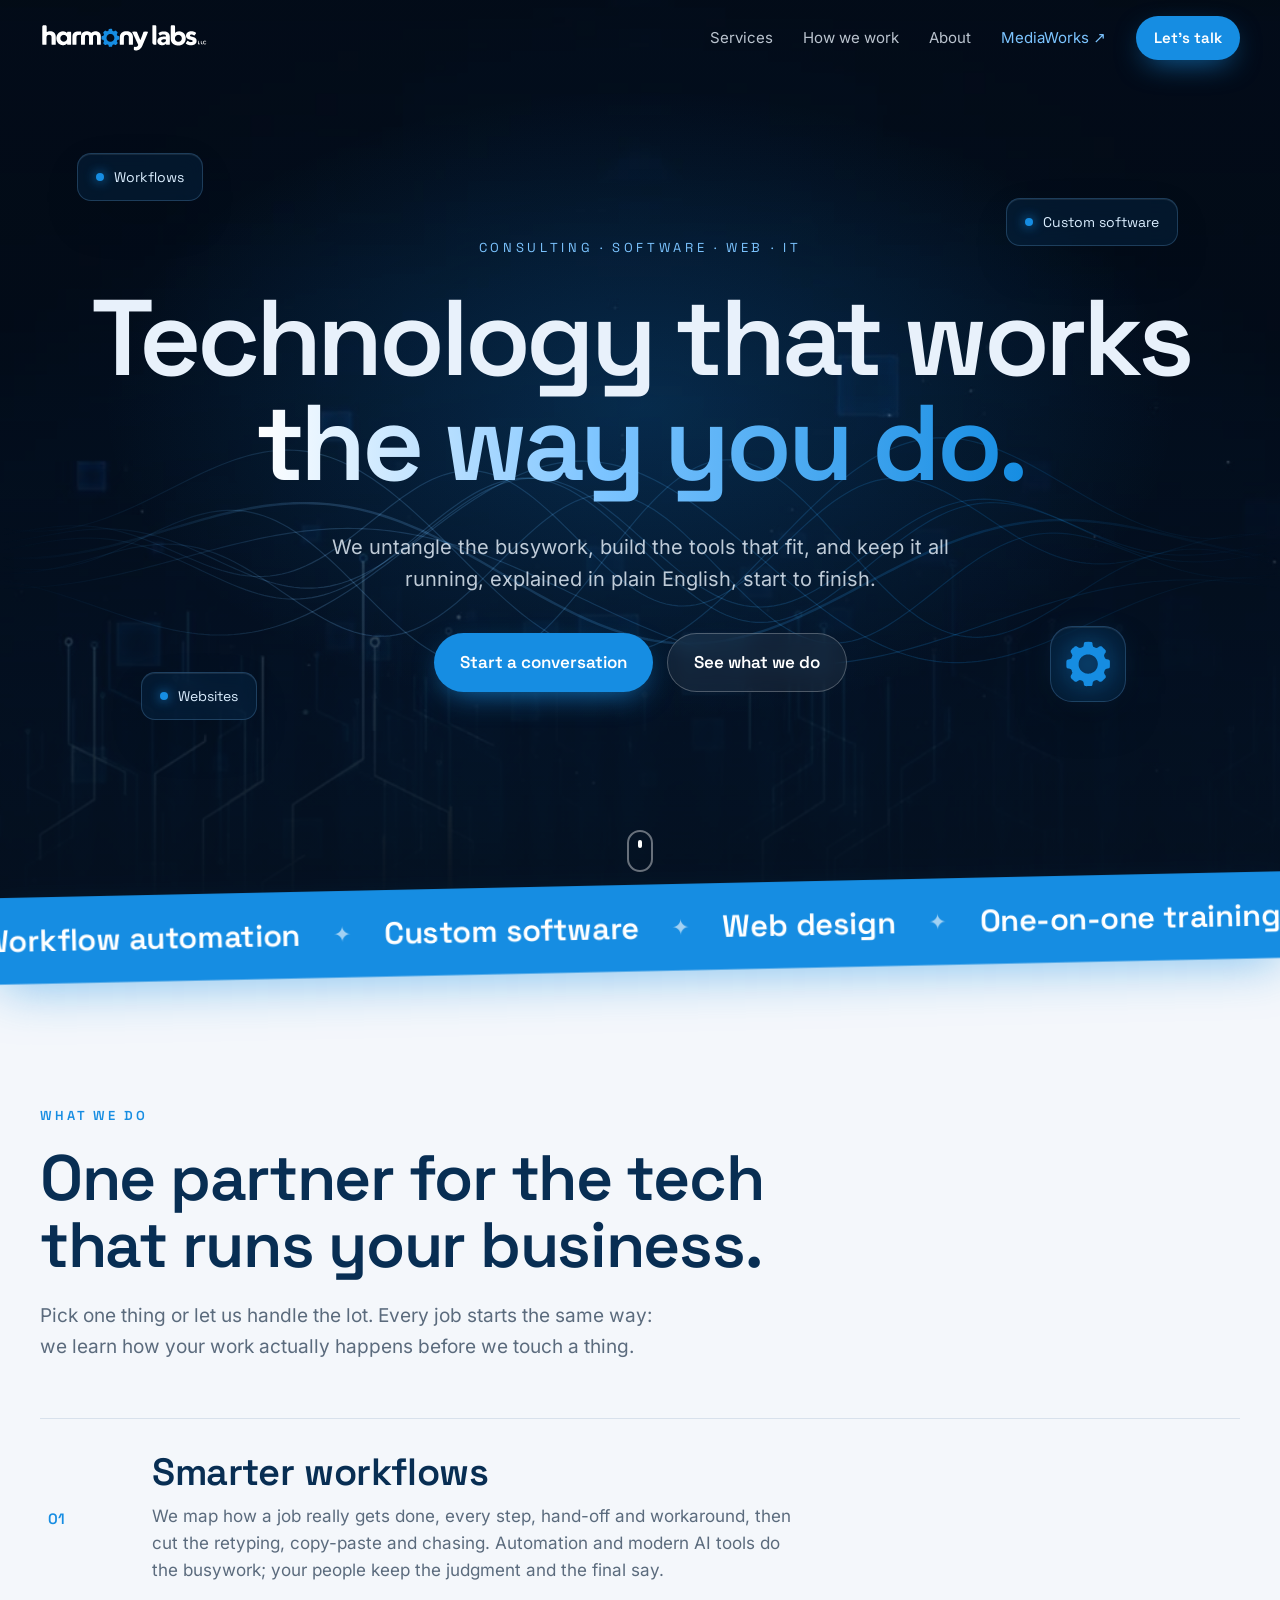
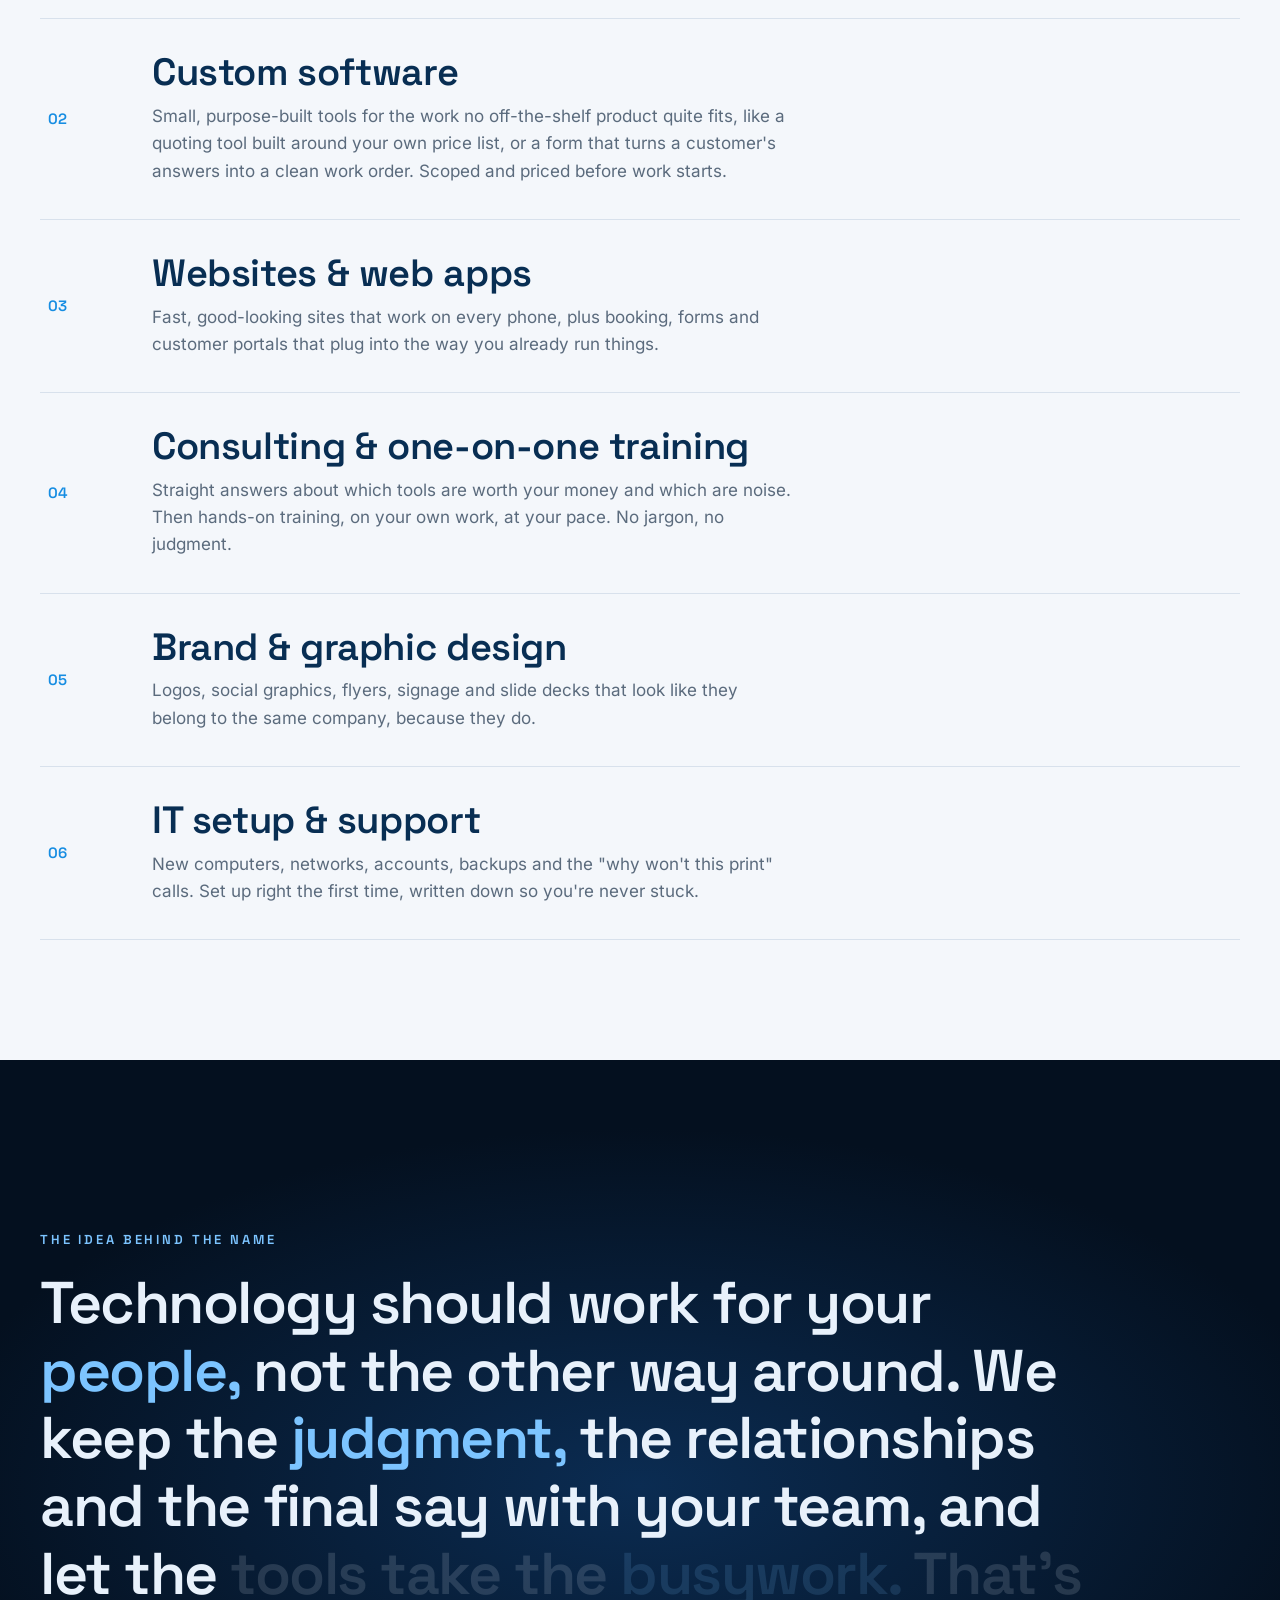
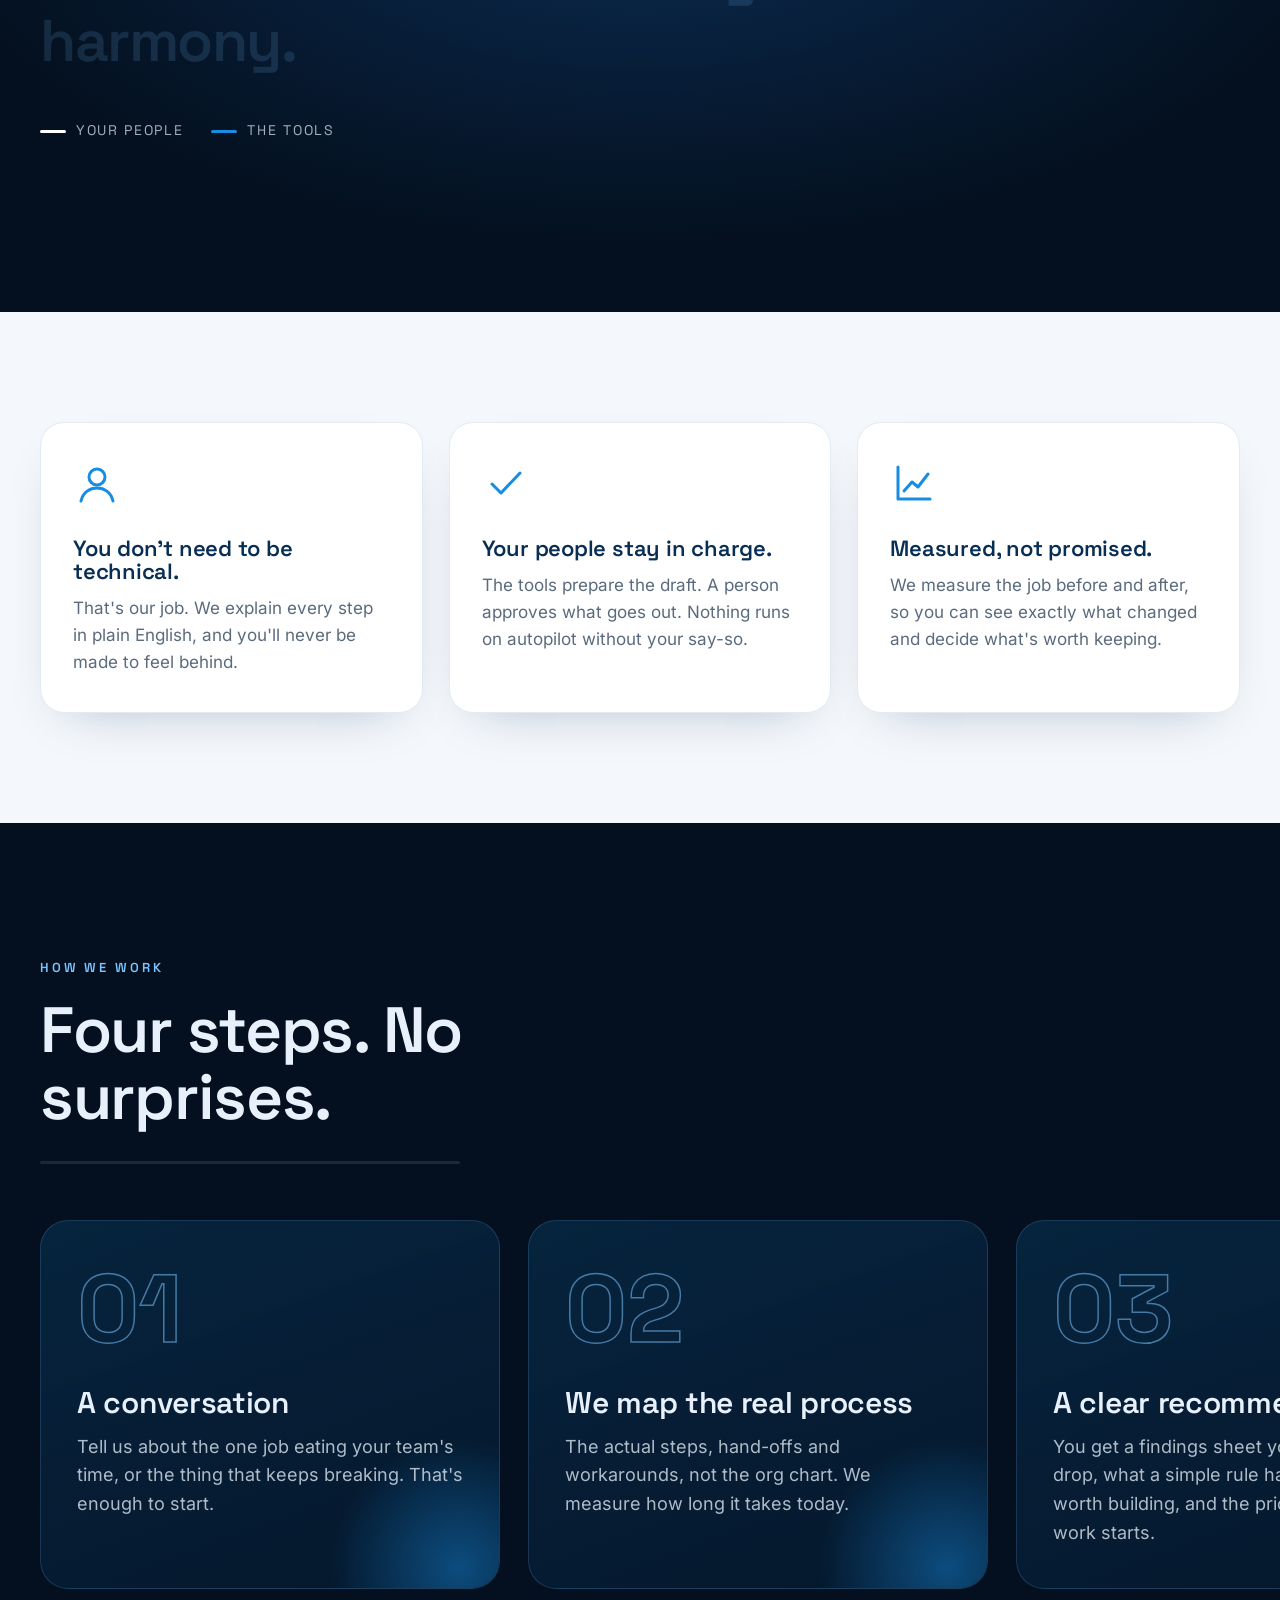
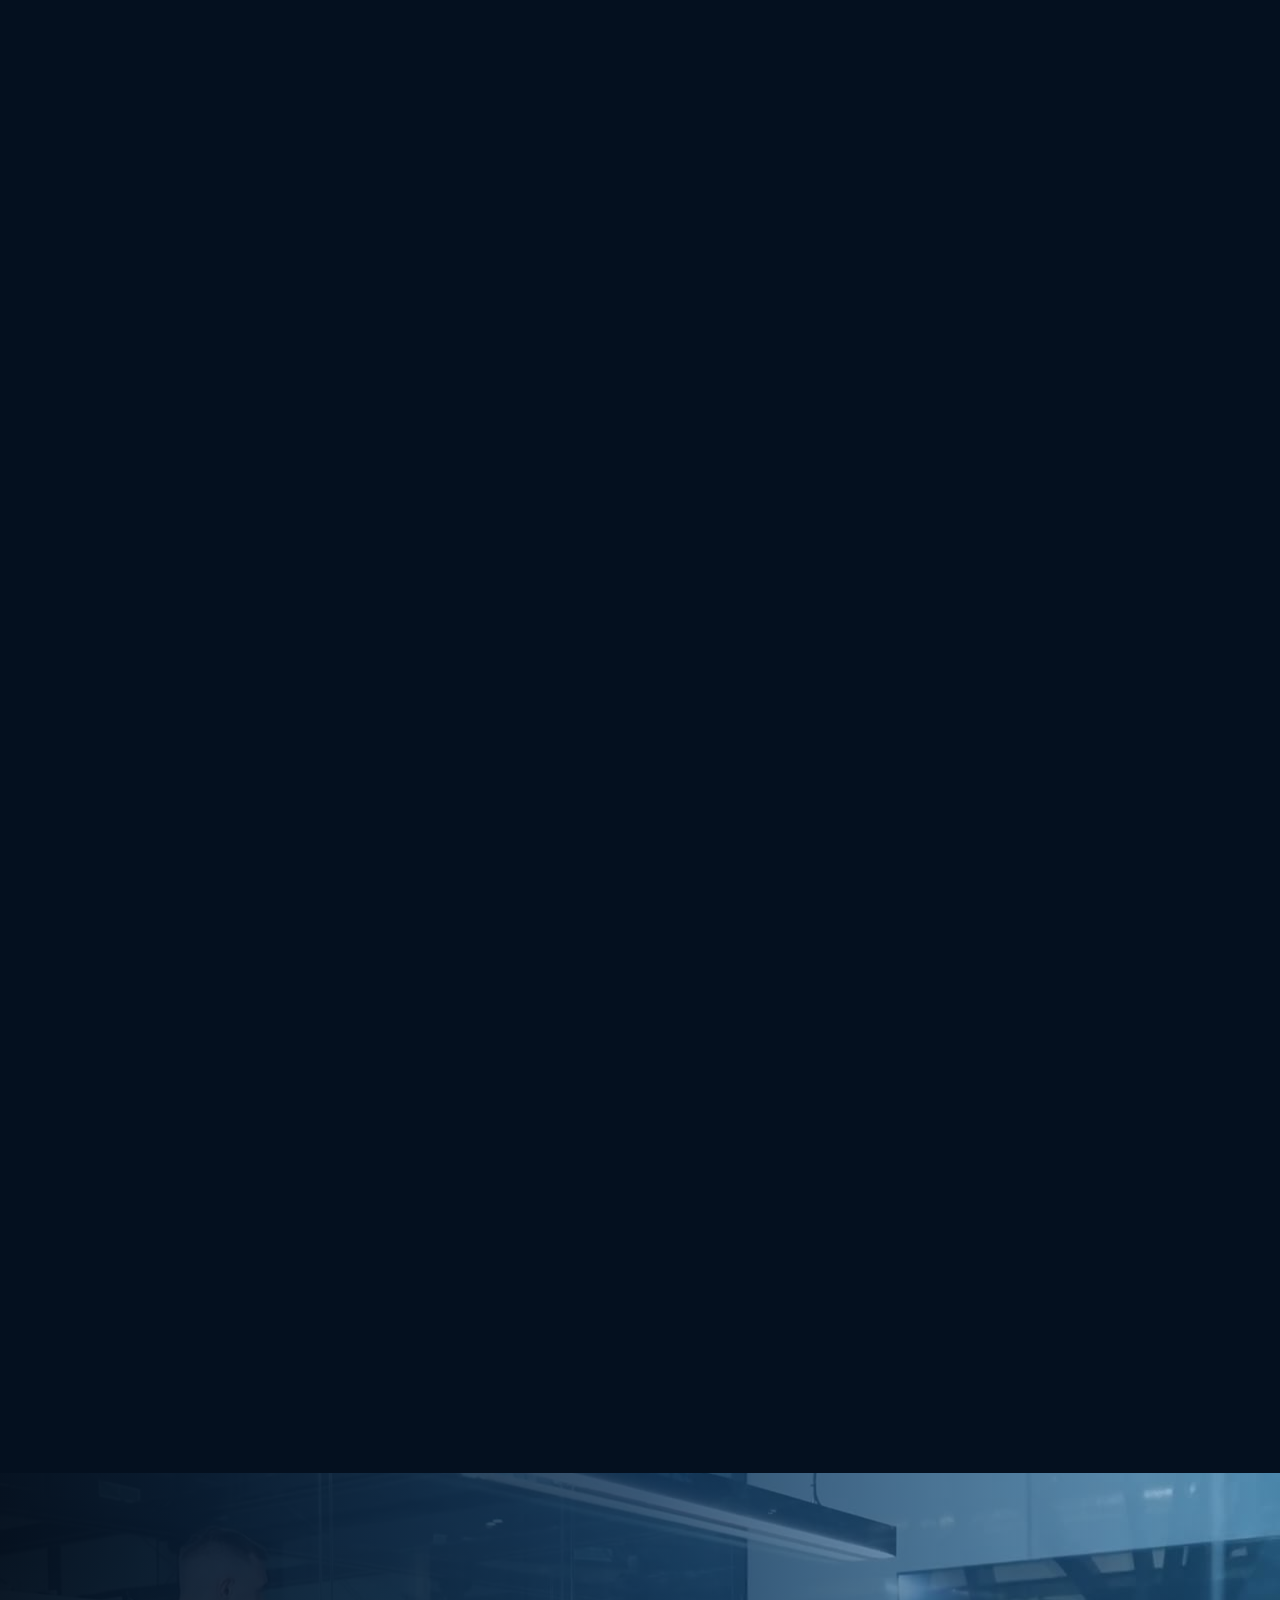
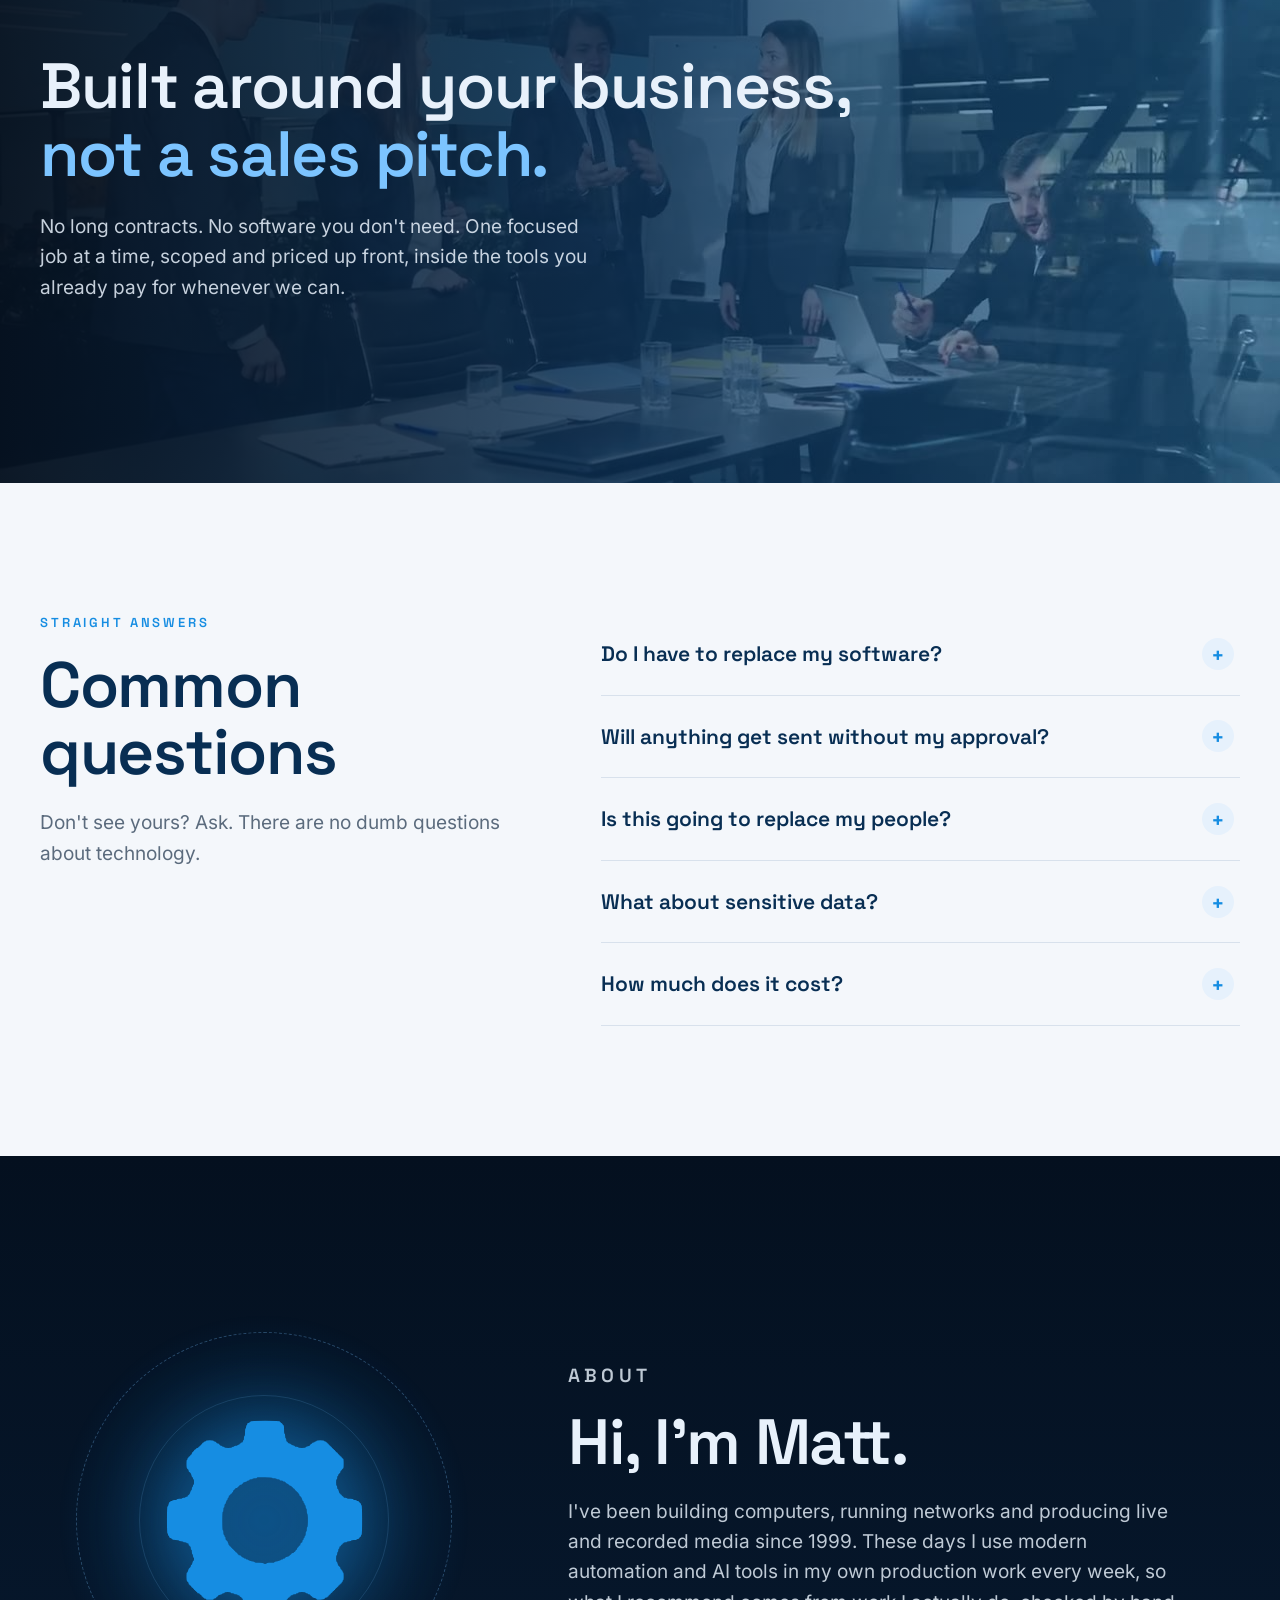
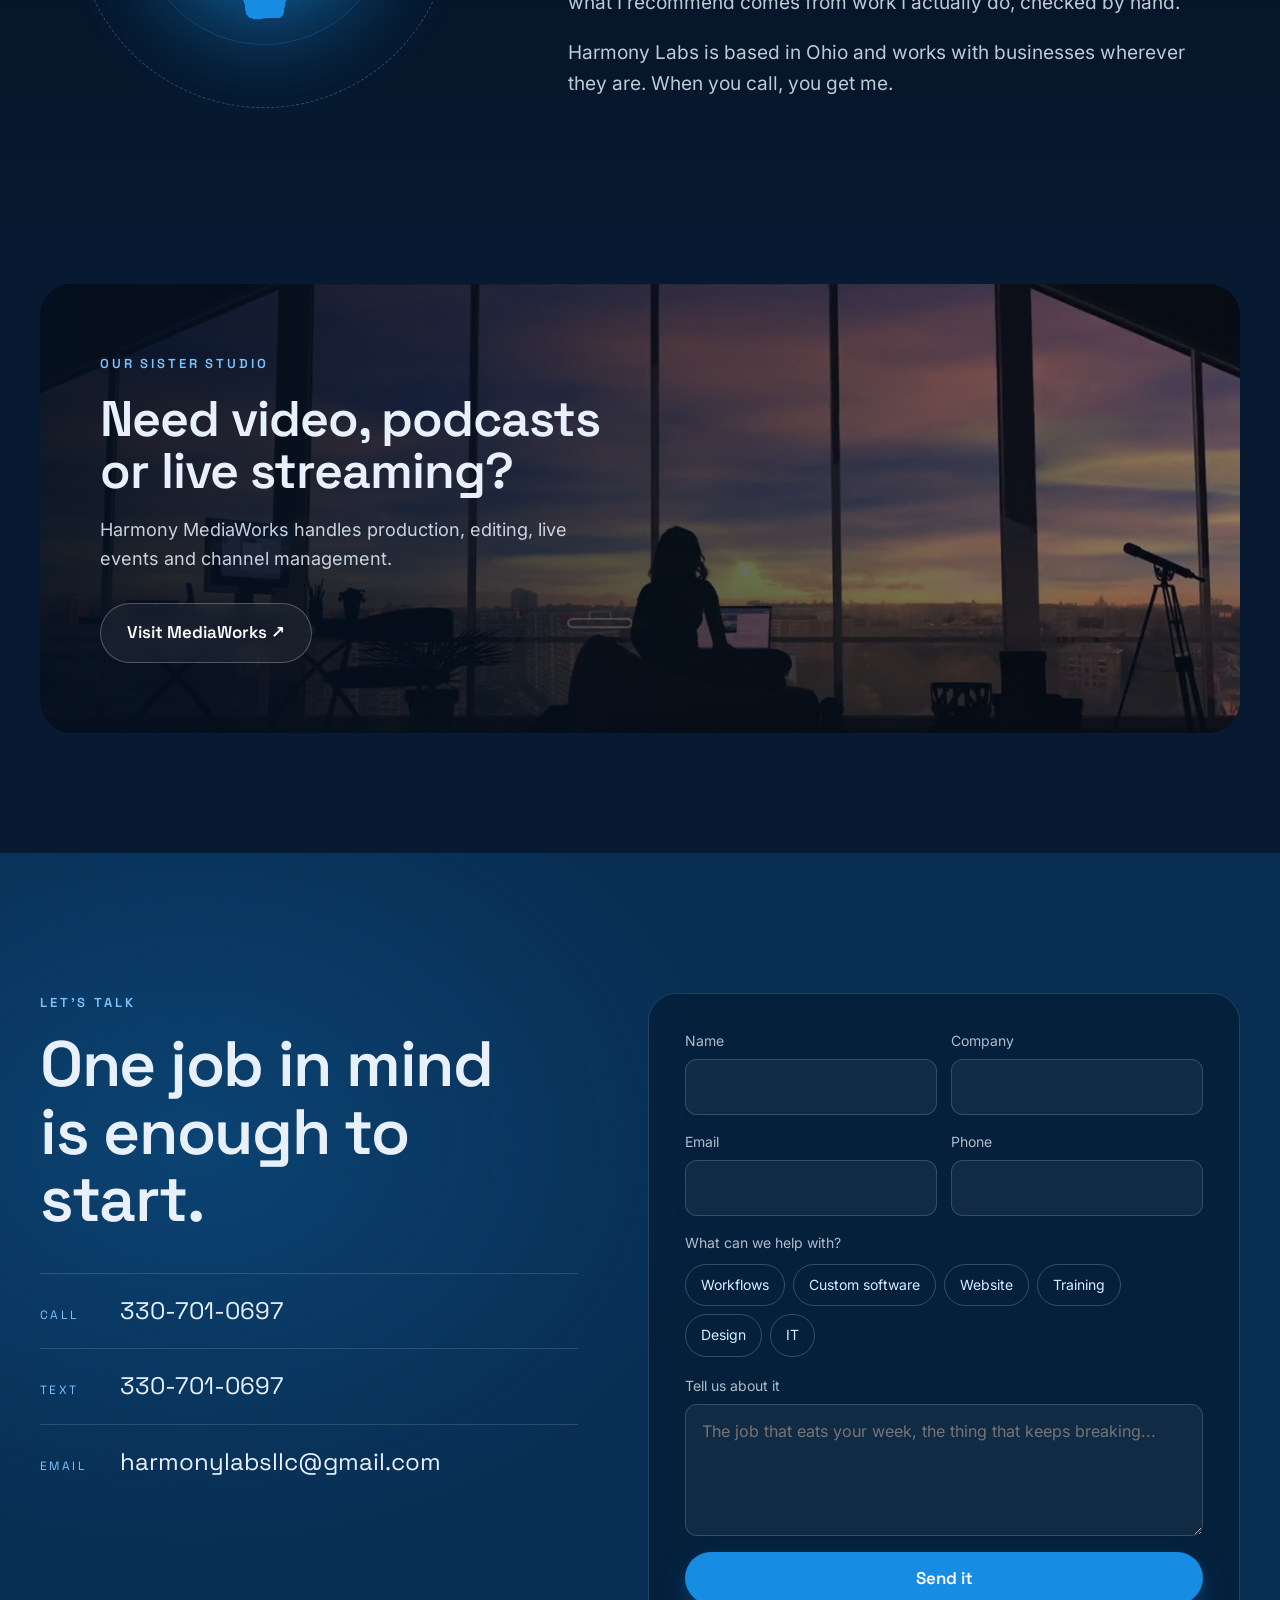
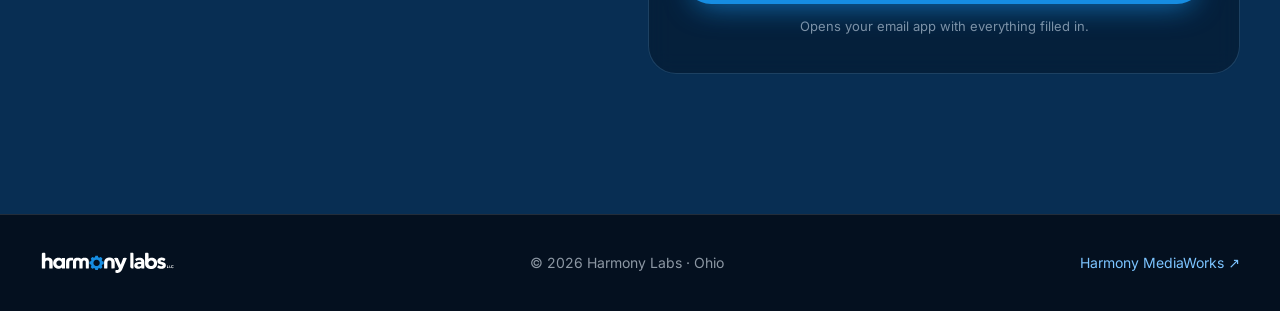
==== commit 697e1278: "Use explicit index.html cross-links; add preview chooser page Co-Authored-By: Claude Opus 5.5 <norep" ====
--- a/labs/index.html
+++ b/labs/index.html
@@ -24,7 +24,7 @@
         <li><a href="#services">Services</a></li>
         <li><a href="#approach">How we work</a></li>
         <li><a href="#about">About</a></li>
-        <li><a href="../mediaworks/" class="sister">MediaWorks <span aria-hidden="true">↗</span></a></li>
+        <li><a href="../mediaworks/index.html" class="sister">MediaWorks <span aria-hidden="true">↗</span></a></li>
         <li><a href="#contact" class="btn btn-sm">Let's talk</a></li>
       </ul>
     </nav>
@@ -255,7 +255,7 @@
 
   <!-- SISTER BRAND -->
   <section class="sister-sec">
-    <a class="sister-card wrap" href="../mediaworks/">
+    <a class="sister-card wrap" href="../mediaworks/index.html">
       <video muted loop playsinline preload="none" poster="../mediaworks/media/stream.jpg" aria-hidden="true" data-lazy><source src="../mediaworks/media/stream.mp4" type="video/mp4"></video>
       <div class="sister-shade" aria-hidden="true"></div>
       <div class="sister-in">
@@ -312,7 +312,7 @@
   <div class="wrap foot-in">
     <img src="img/logo-white-blue.svg" alt="Harmony Labs" width="150" height="27">
     <p>© <span id="yr">2026</span> Harmony Labs · Ohio</p>
-    <a href="../mediaworks/">Harmony MediaWorks ↗</a>
+    <a href="../mediaworks/index.html">Harmony MediaWorks ↗</a>
   </div>
 </footer>
 
